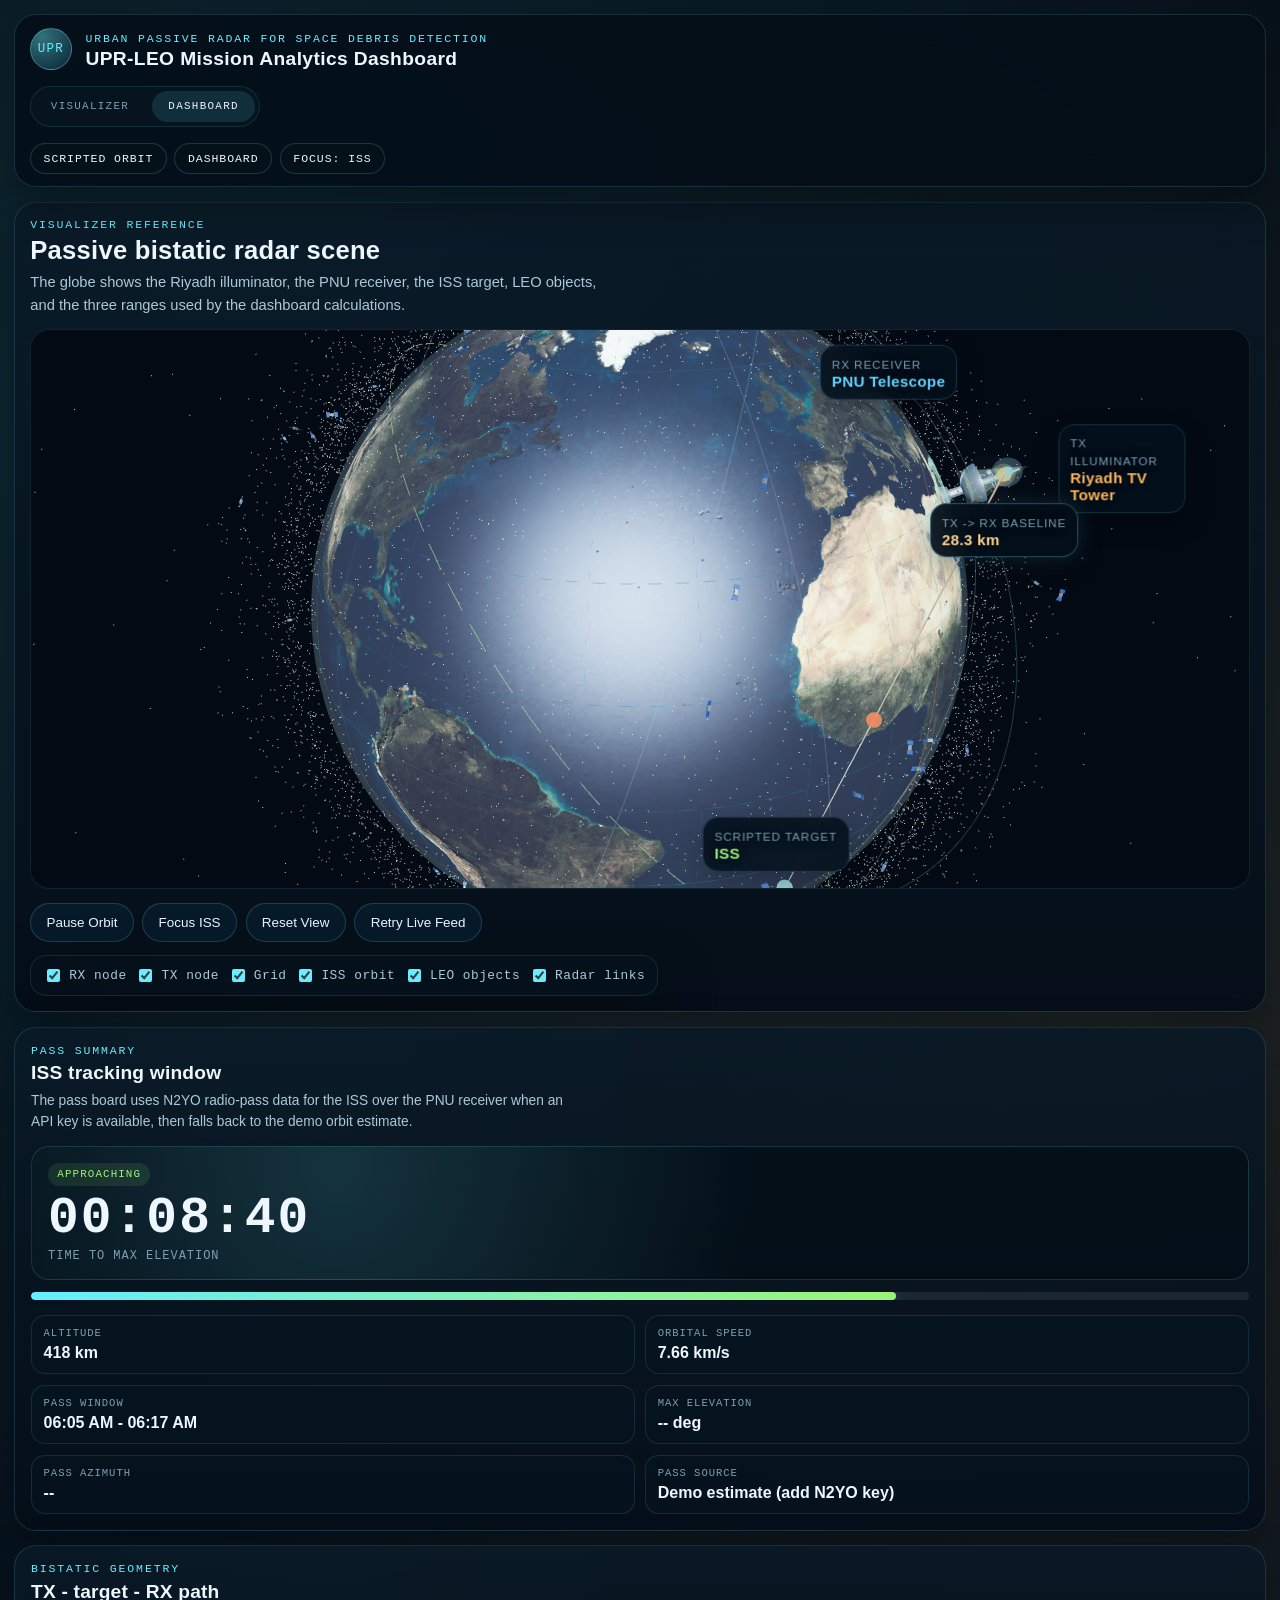
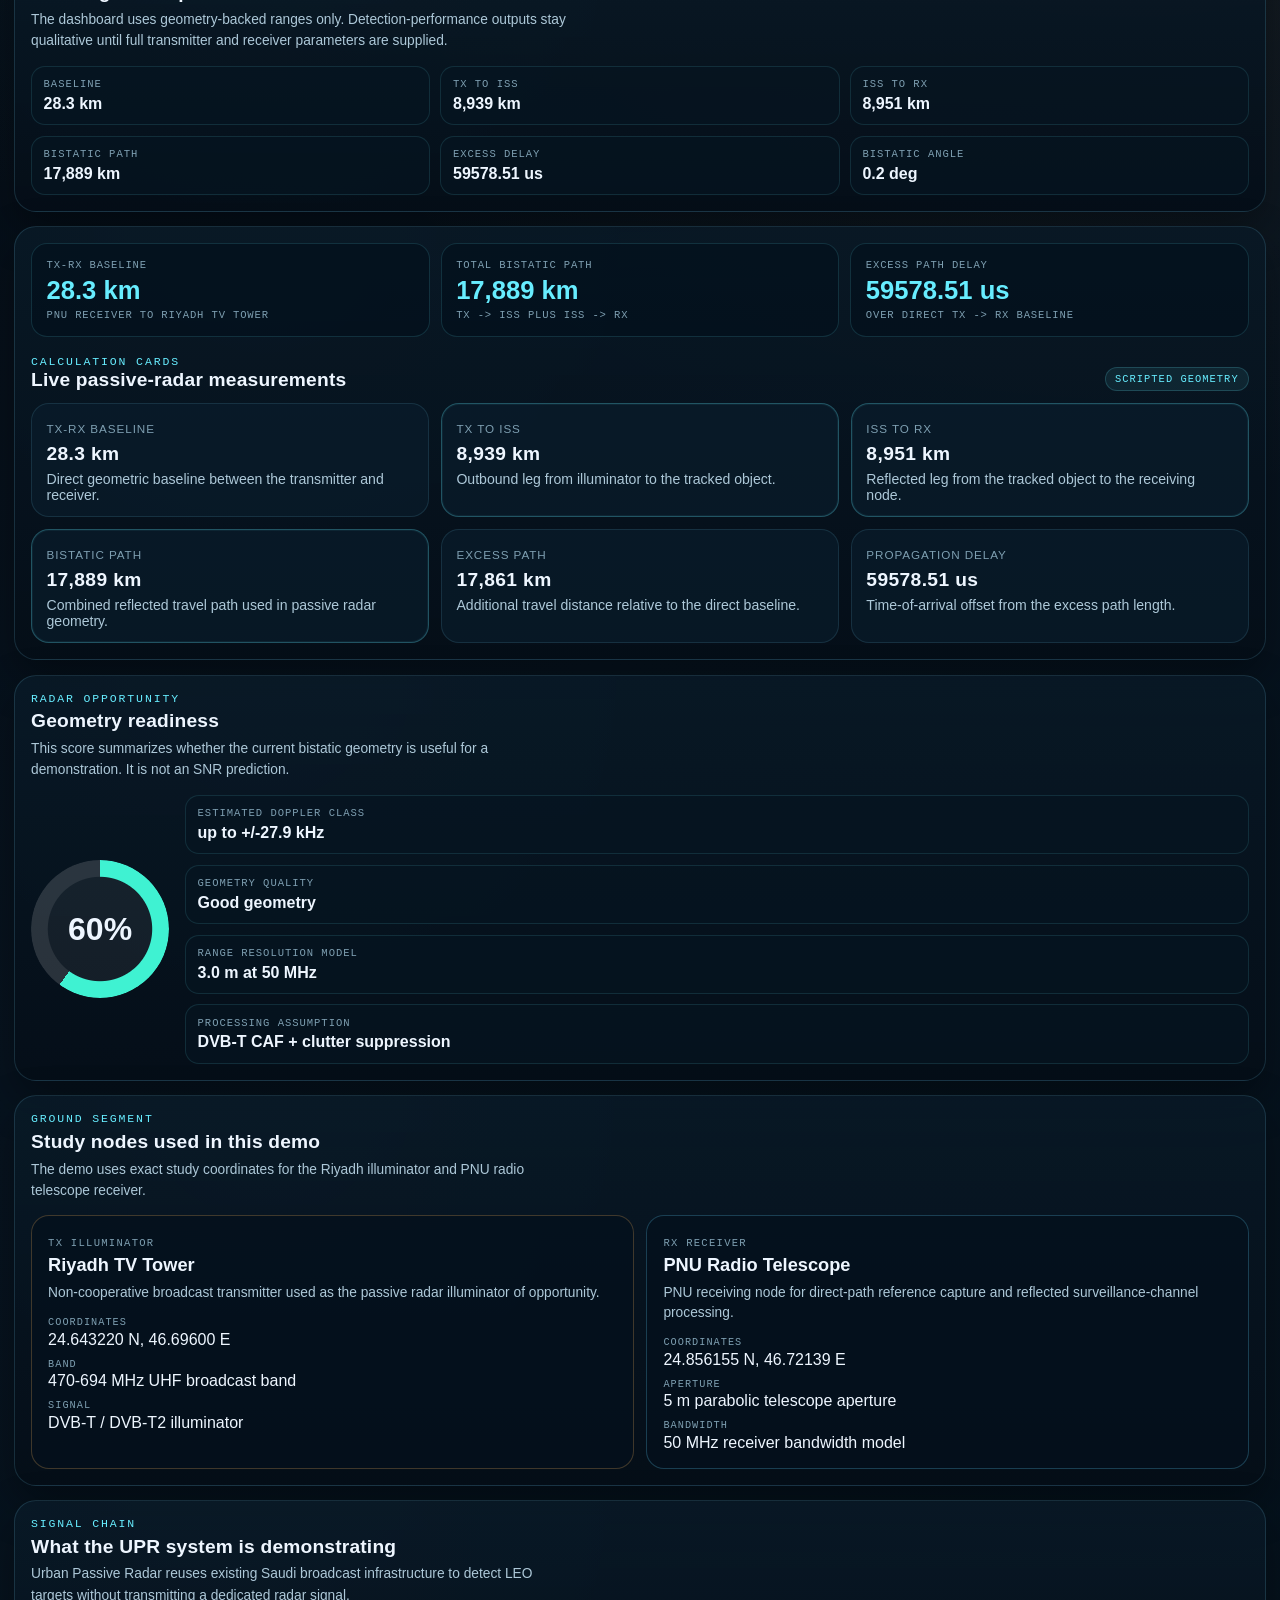
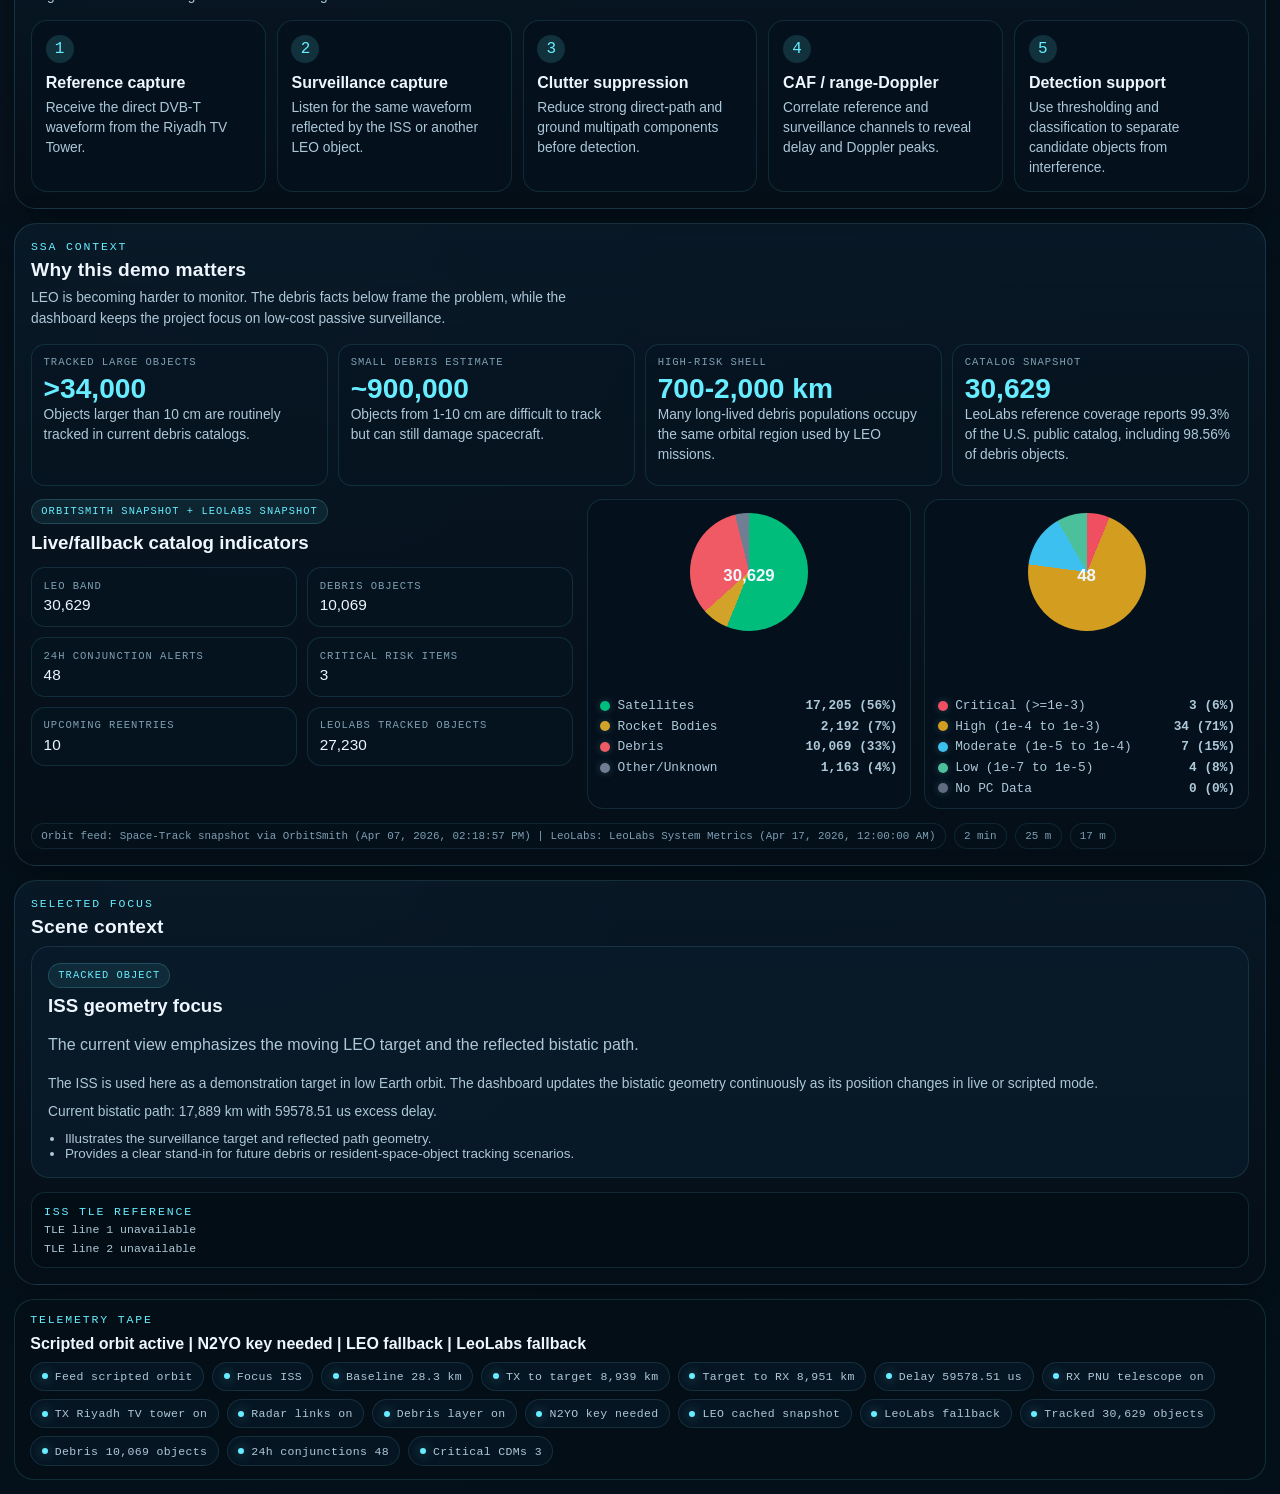
==== storyline.html @ de610238 "Add UPR-LEO passive radar dashboard" ====
<!DOCTYPE html>
<html lang="en">
<head>
  <meta charset="UTF-8" />
  <meta name="viewport" content="width=device-width, initial-scale=1.0" />
  <title>UPR-LEO Passive Radar Analytics Dashboard</title>
  <link rel="stylesheet" href="styles.css" />
</head>
<body class="dashboard-page dashboard-page--analytics" data-page-mode="dashboard">
  <noscript>
    <div class="noscript-banner">This dashboard needs JavaScript enabled to render the live geometry and telemetry.</div>
  </noscript>

  <div class="analytics-shell">
    <header class="analytics-header">
      <a class="brand" href="index.html" aria-label="Open scene visualizer">
        <span class="brand__mark">UPR</span>
        <span>
          <span class="eyebrow">Urban Passive Radar for Space Debris Detection</span>
          <strong>UPR-LEO Mission Analytics Dashboard</strong>
        </span>
      </a>

      <nav class="top-nav" aria-label="Mission pages">
        <a href="index.html">Visualizer</a>
        <a class="is-active" href="storyline.html">Dashboard</a>
      </nav>

      <div class="header-status" aria-live="polite">
        <span id="modeBadge" class="status-pill status-pill--active">Demo orbit</span>
        <span id="storyBadge" class="status-pill">Analytics</span>
        <span id="selectionBadge" class="status-pill">Focus: ISS</span>
      </div>
    </header>

    <main class="analytics-grid">
      <section class="analytics-card analytics-card--map">
        <div class="card-heading">
          <span class="eyebrow">Visualizer Reference</span>
          <h1>Passive bistatic radar scene</h1>
          <p>The globe shows the Riyadh illuminator, the PNU receiver, the ISS target, LEO objects, and the three ranges used by the dashboard calculations.</p>
        </div>

        <div class="dashboard-scene-wrap">
          <div id="sceneMount" class="scene-mount" aria-label="Interactive 3D Earth passive radar visualizer"></div>
          <div id="overlayLabelLayer" class="label-layer" aria-hidden="true"></div>
        </div>

        <div class="scene-control-row scene-control-row--dashboard">
          <button id="playPauseButton" type="button">Pause Orbit</button>
          <button id="focusIssButton" type="button">Focus ISS</button>
          <button id="resetViewButton" type="button">Reset View</button>
          <button id="retryLiveButton" type="button">Retry Live Feed</button>
        </div>

        <div class="layer-toggle-row" aria-label="Scene layers">
          <label><input id="toggleRx" type="checkbox" checked /> RX node</label>
          <label><input id="toggleTx" type="checkbox" checked /> TX node</label>
          <label><input id="toggleGrid" type="checkbox" checked /> Grid</label>
          <label><input id="toggleOrbit" type="checkbox" checked /> ISS orbit</label>
          <label><input id="toggleDebris" type="checkbox" checked /> LEO objects</label>
          <label><input id="toggleLinks" type="checkbox" checked /> Radar links</label>
        </div>
      </section>

      <section class="analytics-card analytics-card--pass">
        <div class="card-heading card-heading--compact">
          <span class="eyebrow">Pass Summary</span>
          <h2>ISS tracking window</h2>
          <p>The pass board uses N2YO radio-pass data for the ISS over the PNU receiver when an API key is available, then falls back to the demo orbit estimate.</p>
        </div>

        <div class="mission-clock">
          <span id="passStatusValue" class="mission-clock__state">Tracking</span>
          <strong id="timeToClosestPassValue">--:--:--</strong>
          <span>time to max elevation</span>
        </div>

        <div class="progress-track" aria-hidden="true">
          <span id="passProgressFill"></span>
        </div>

        <div class="pass-stat-grid">
          <div>
            <span>Altitude</span>
            <strong id="issAltitudeValue">-- km</strong>
          </div>
          <div>
            <span>Orbital speed</span>
            <strong id="issSpeedValue">-- km/s</strong>
          </div>
          <div>
            <span>Pass window</span>
            <strong id="passWindowValue">--</strong>
          </div>
          <div>
            <span>Max elevation</span>
            <strong id="n2yoMaxElevationValue">-- deg</strong>
          </div>
          <div>
            <span>Pass azimuth</span>
            <strong id="n2yoPassAzimuthValue">--</strong>
          </div>
          <div>
            <span>Pass source</span>
            <strong id="n2yoPassSourceValue">Demo estimate</strong>
          </div>
        </div>
      </section>

      <section class="analytics-card analytics-card--geometry">
        <div class="card-heading card-heading--compact">
          <span class="eyebrow">Bistatic Geometry</span>
          <h2>TX - target - RX path</h2>
          <p>The dashboard uses geometry-backed ranges only. Detection-performance outputs stay qualitative until full transmitter and receiver parameters are supplied.</p>
        </div>

        <div class="geometry-metrics">
          <div><span>Baseline</span><strong id="dashboardBaselineValue">-- km</strong></div>
          <div><span>TX to ISS</span><strong id="dashboardTxTargetValue">-- km</strong></div>
          <div><span>ISS to RX</span><strong id="dashboardTargetRxValue">-- km</strong></div>
          <div><span>Bistatic path</span><strong id="dashboardBistaticValue">-- km</strong></div>
          <div><span>Excess delay</span><strong id="dashboardDelayValue">-- us</strong></div>
          <div><span>Bistatic angle</span><strong id="dashboardBistaticAngleValue">-- deg</strong></div>
        </div>
      </section>

      <section class="analytics-card analytics-card--kpis">
        <div class="analytics-kpi-strip">
          <article>
            <span>TX-RX baseline</span>
            <strong id="heroBaselineValue">-- km</strong>
            <small>PNU receiver to Riyadh TV Tower</small>
          </article>
          <article>
            <span>Total bistatic path</span>
            <strong id="heroPathValue">-- km</strong>
            <small>TX -> ISS plus ISS -> RX</small>
          </article>
          <article>
            <span>Excess path delay</span>
            <strong id="heroDelayValue">-- us</strong>
            <small>Over direct TX -> RX baseline</small>
          </article>
        </div>

        <div class="metric-header">
          <div>
            <span class="eyebrow">Calculation Cards</span>
            <h2>Live passive-radar measurements</h2>
          </div>
          <span id="metricsModeTag" class="data-chip">Geometry only</span>
        </div>
        <div id="metricsGrid" class="metrics-grid metrics-grid--dashboard"></div>
      </section>

      <section class="analytics-card analytics-card--opportunity">
        <div class="card-heading card-heading--compact">
          <span class="eyebrow">Radar Opportunity</span>
          <h2>Geometry readiness</h2>
          <p>This score summarizes whether the current bistatic geometry is useful for a demonstration. It is not an SNR prediction.</p>
        </div>

        <div class="opportunity-readout">
          <div class="opportunity-ring" aria-hidden="true">
            <span id="opportunityGaugeFill"></span>
            <strong id="opportunityGaugeValue">--%</strong>
          </div>
          <div class="opportunity-notes">
            <div><span>Estimated Doppler class</span><strong id="dopplerEstimateValue">--</strong></div>
            <div><span>Geometry quality</span><strong id="geometryQualityValue">--</strong></div>
            <div><span>Range resolution model</span><strong id="rangeResolutionValue">--</strong></div>
            <div><span>Processing assumption</span><strong id="coherentProcessingValue">DVB-T correlation</strong></div>
          </div>
        </div>
      </section>

      <section class="analytics-card analytics-card--nodes">
        <div class="card-heading card-heading--compact">
          <span class="eyebrow">Ground Segment</span>
          <h2>Study nodes used in this demo</h2>
          <p>The demo uses exact study coordinates for the Riyadh illuminator and PNU radio telescope receiver.</p>
        </div>

        <div class="node-card-grid">
          <article class="node-card node-card--tx">
            <span class="node-card__role">TX illuminator</span>
            <h3>Riyadh TV Tower</h3>
            <p id="txNodeRole">Non-cooperative DVB-T / DVB-T2 broadcast source used as an illuminator of opportunity.</p>
            <dl>
              <div><dt>Coordinates</dt><dd id="txNodeCoords">24.64322 N, 46.69600 E</dd></div>
              <div><dt>Band</dt><dd id="txNodeBand">470-694 MHz UHF</dd></div>
              <div><dt>Signal</dt><dd id="txNodeSignal">DVB-T / DVB-T2</dd></div>
            </dl>
          </article>

          <article class="node-card node-card--rx">
            <span class="node-card__role">RX receiver</span>
            <h3>PNU Radio Telescope</h3>
            <p id="rxNodeRole">Passive receiver site for reference and surveillance-channel processing in the UPR concept.</p>
            <dl>
              <div><dt>Coordinates</dt><dd id="rxNodeCoords">24.856155 N, 46.72139 E</dd></div>
              <div><dt>Aperture</dt><dd id="rxNodeAperture">5 m parabolic dish</dd></div>
              <div><dt>Bandwidth</dt><dd id="rxNodeBandwidth">50 MHz receiver model</dd></div>
            </dl>
          </article>
        </div>
      </section>

      <section class="analytics-card analytics-card--pipeline">
        <div class="card-heading card-heading--compact">
          <span class="eyebrow">Signal Chain</span>
          <h2>What the UPR system is demonstrating</h2>
          <p>Urban Passive Radar reuses existing Saudi broadcast infrastructure to detect LEO targets without transmitting a dedicated radar signal.</p>
        </div>

        <ol class="pipeline-steps">
          <li><span>1</span><strong>Reference capture</strong><p>Receive the direct DVB-T waveform from the Riyadh TV Tower.</p></li>
          <li><span>2</span><strong>Surveillance capture</strong><p>Listen for the same waveform reflected by the ISS or another LEO object.</p></li>
          <li><span>3</span><strong>Clutter suppression</strong><p>Reduce strong direct-path and ground multipath components before detection.</p></li>
          <li><span>4</span><strong>CAF / range-Doppler</strong><p>Correlate reference and surveillance channels to reveal delay and Doppler peaks.</p></li>
          <li><span>5</span><strong>Detection support</strong><p>Use thresholding and classification to separate candidate objects from interference.</p></li>
        </ol>
      </section>

      <section class="analytics-card analytics-card--context">
        <div class="card-heading card-heading--compact">
          <span class="eyebrow">SSA Context</span>
          <h2>Why this demo matters</h2>
          <p>LEO is becoming harder to monitor. The debris facts below frame the problem, while the dashboard keeps the project focus on low-cost passive surveillance.</p>
        </div>

        <div class="context-grid">
          <article>
            <span>Tracked large objects</span>
            <strong>&gt;34,000</strong>
            <p>Objects larger than 10 cm are routinely tracked in current debris catalogs.</p>
          </article>
          <article>
            <span>Small debris estimate</span>
            <strong>~900,000</strong>
            <p>Objects from 1-10 cm are difficult to track but can still damage spacecraft.</p>
          </article>
          <article>
            <span>High-risk shell</span>
            <strong>700-2,000 km</strong>
            <p>Many long-lived debris populations occupy the same orbital region used by LEO missions.</p>
          </article>
          <article>
            <span>Catalog snapshot</span>
            <strong id="leoTrackedValue">--</strong>
            <p id="leoDashboardMeta">Waiting for catalog feed or fallback snapshot.</p>
          </article>
        </div>

        <div class="debris-dashboard-mini">
          <div>
            <span class="data-chip" id="leoFeedTag">Debris context</span>
            <h3>Live/fallback catalog indicators</h3>
            <dl class="mini-stat-list">
              <div><dt>LEO band</dt><dd id="leoLeoBandValue">--</dd></div>
              <div><dt>Debris objects</dt><dd id="leoDebrisValue">--</dd></div>
              <div><dt>24h conjunction alerts</dt><dd id="leoConjunctionValue">--</dd></div>
              <div><dt>Critical risk items</dt><dd id="leoCriticalValue">--</dd></div>
              <div><dt>Upcoming reentries</dt><dd id="leoReentryValue">--</dd></div>
              <div><dt>LeoLabs tracked objects</dt><dd id="leolabsObjectsValue">--</dd></div>
            </dl>
          </div>

          <div class="mini-chart-grid">
            <div class="mini-chart-card">
              <svg id="leoCatalogDonut" viewBox="0 0 160 160" role="img" aria-label="Object catalog distribution"></svg>
              <strong id="leoCatalogCenter">--</strong>
              <div id="leoCatalogLegend" class="chart-legend"></div>
            </div>
            <div class="mini-chart-card">
              <svg id="leoRiskDonut" viewBox="0 0 160 160" role="img" aria-label="Conjunction risk distribution"></svg>
              <strong id="leoRiskCenter">--</strong>
              <div id="leoRiskLegend" class="chart-legend"></div>
            </div>
          </div>
        </div>

        <div class="source-row">
          <span id="leoSourceMeta">Project PDF facts plus live/fallback catalog snapshots.</span>
          <span id="leolabsLatencyValue">Latency: --</span>
          <span id="leolabsAccuracyValue">Accuracy: --</span>
          <span id="leolabsPrecisionValue">Precision: --</span>
        </div>
      </section>

      <section class="analytics-card analytics-card--support">
        <div class="card-heading card-heading--compact">
          <span class="eyebrow">Selected Focus</span>
          <h2>Scene context</h2>
        </div>
        <article id="focusCard" class="focus-card">
          <span id="focusRoleTag" class="data-chip">Live target</span>
          <h3 id="snapshotSelection">ISS</h3>
          <p id="snapshotNarrative">Select the ISS, RX node, or TX node in the scene to update this explanation.</p>
          <div id="focusDetails" class="focus-details"></div>
        </article>

        <div class="tle-box">
          <span class="eyebrow">ISS TLE Reference</span>
          <code id="issTleLine1">1 25544U 98067A ...</code>
          <code id="issTleLine2">2 25544 ...</code>
        </div>
      </section>
    </main>

    <footer class="telemetry-ribbon telemetry-ribbon--analytics" aria-live="polite">
      <span class="eyebrow">Telemetry Tape</span>
      <strong id="tickerStatus">Geometry starting...</strong>
      <div id="tickerTrack" class="ticker-track"></div>
    </footer>
  </div>

  <div class="dashboard-hidden" aria-hidden="true">
    <article id="storyCard">
      <span id="storyStepTag"></span>
      <h2 id="storyTitle"></h2>
      <p id="storyDescription"></p>
      <div id="storyProgress"></div>
      <button id="nextStoryButton" type="button"></button>
      <button id="skipStoryButton" type="button"></button>
      <button id="restartStoryButton" type="button"></button>
    </article>

    <div id="contentSections"></div>
    <svg id="leoTrendSvg" viewBox="0 0 320 120"></svg>
    <span id="leoTrendDelta"></span>
    <span id="leoTrendCaption"></span>
    <div id="leolabsPerfBars"></div>
    <div id="leolabsCoverageBadges"></div>
  </div>

  <script src="./vendor/three.min.js"></script>
  <script src="./n2yo-config.js"></script>
  <script src="./n2yo-passes.js"></script>
  <script src="./app.js"></script>
</body>
</html>
---- styles.css ----
:root {
  --bg-deep: #050d16;
  --bg-panel: rgba(8, 20, 31, 0.82);
  --line-soft: rgba(135, 198, 224, 0.2);
  --text-main: #eef6ff;
  --text-soft: #adc8d8;
  --text-muted: #7e9fb1;
  --accent-cyan: #67edff;
  --accent-rx: #63d5ff;
  --accent-tx: #ffb95d;
  --accent-iss: #9cf276;
  --shadow-deep: 0 24px 60px rgba(0, 0, 0, 0.38);
  --font-display: "Segoe UI Variable Display", "Bahnschrift", "Trebuchet MS", sans-serif;
  --font-serif: "Georgia", "Times New Roman", serif;
  --font-mono: "Consolas", "Courier New", monospace;
  --font-body: "Segoe UI Variable Text", "Segoe UI", "Trebuchet MS", sans-serif;
}

* {
  box-sizing: border-box;
}

html,
body {
  margin: 0;
  min-height: 100%;
  background:
    radial-gradient(circle at 18% 12%, rgba(29, 96, 139, 0.28), transparent 35%),
    radial-gradient(circle at 82% 18%, rgba(0, 191, 165, 0.14), transparent 28%),
    linear-gradient(160deg, #040a10 0%, #071321 48%, #081b2d 100%);
  color: var(--text-main);
  font-family: var(--font-body);
}

body {
  overflow: hidden;
}

.app-shell {
  display: grid;
  grid-template-columns: minmax(0, 1.7fr) minmax(360px, 440px);
  min-height: 100vh;
}

.stage-shell {
  position: relative;
  height: 100vh;
  overflow: hidden;
  border-right: 1px solid rgba(103, 237, 255, 0.12);
}

.stage-backdrop {
  position: absolute;
  inset: 0;
  background:
    radial-gradient(circle at 50% 45%, rgba(33, 148, 214, 0.09), transparent 25%),
    linear-gradient(180deg, rgba(7, 18, 28, 0.04), rgba(3, 10, 18, 0.3));
  pointer-events: none;
}

.scene-mount {
  position: absolute;
  inset: 0;
}

.scene-mount canvas {
  display: block;
  width: 100%;
  height: 100%;
}

.stage-overlay {
  position: absolute;
  inset: 0;
  z-index: 1;
  display: grid;
  grid-template-rows: auto auto auto auto 1fr auto;
  gap: 1.1rem;
  min-height: 0;
  height: 100%;
  padding: 1.35rem 1.45rem 1.35rem 1.5rem;
  overflow-y: auto;
  scrollbar-width: thin;
  scrollbar-color: rgba(103, 237, 255, 0.32) transparent;
  pointer-events: none;
}

.command-deck,
.topbar,
.story-card,
.story-rail,
.ticker-bar,
.scene-controls,
.scene-legend,
.overlay-label-layer {
  pointer-events: auto;
}

.command-deck {
  display: flex;
  align-items: center;
  justify-content: space-between;
  gap: 1rem;
  padding: 0.85rem 1rem;
  border: 1px solid rgba(124, 231, 255, 0.14);
  border-radius: 999px;
  background: rgba(6, 18, 27, 0.72);
  backdrop-filter: blur(18px);
  box-shadow: var(--shadow-deep);
}

.command-brand {
  display: flex;
  align-items: center;
  gap: 0.9rem;
}

.command-brand__mark {
  display: grid;
  place-items: center;
  width: 40px;
  height: 40px;
  border: 1px solid rgba(103, 237, 255, 0.34);
  border-radius: 50%;
  background: radial-gradient(circle at 30% 30%, rgba(113, 241, 255, 0.35), rgba(12, 40, 56, 0.92));
  color: var(--accent-cyan);
  font-family: var(--font-mono);
  font-size: 0.82rem;
  letter-spacing: 0.12em;
  text-transform: uppercase;
}

.command-brand__copy {
  display: grid;
  gap: 0.15rem;
}

.command-brand__title {
  margin: 0;
  color: var(--text-main);
  font-family: var(--font-serif);
  font-style: italic;
  letter-spacing: 0.02em;
}

.command-nav {
  display: flex;
  flex-wrap: wrap;
  justify-content: flex-end;
  gap: 0.55rem;
}

.nav-chip {
  padding: 0.62rem 0.9rem;
  border: 1px solid rgba(132, 203, 225, 0.12);
  border-radius: 999px;
  background: rgba(8, 22, 34, 0.55);
  color: var(--text-muted);
  font-family: var(--font-mono);
  font-size: 0.68rem;
  letter-spacing: 0.12em;
  text-transform: uppercase;
}

.nav-chip--link {
  display: inline-flex;
  align-items: center;
  text-decoration: none;
}

.nav-chip:hover,
.nav-chip.is-active {
  border-color: rgba(103, 237, 255, 0.3);
  color: var(--text-main);
  background: rgba(14, 40, 57, 0.88);
}

.stage-shell--full {
  border-right: 0;
}

.visualizer-only {
  overflow: hidden;
}

.stage-overlay--minimal {
  grid-template-rows: auto auto 1fr auto auto;
  gap: 0.8rem;
  padding: 1rem 1.1rem 1rem 1.15rem;
}

.command-deck--minimal {
  padding: 0.65rem 0.85rem;
}

.visualizer-status {
  pointer-events: auto;
  display: flex;
  justify-content: flex-end;
}

.scene-controls--floating {
  align-self: end;
  width: fit-content;
}

.layer-toggle-row {
  pointer-events: auto;
  display: flex;
  flex-wrap: wrap;
  gap: 0.55rem;
  align-self: end;
  width: fit-content;
  padding: 0.65rem 0.75rem;
  border: 1px solid rgba(132, 203, 225, 0.16);
  border-radius: 14px;
  background: rgba(7, 18, 28, 0.82);
  box-shadow: var(--shadow-deep);
  backdrop-filter: blur(12px);
}

.layer-toggle-row label {
  display: inline-flex;
  align-items: center;
  gap: 0.38rem;
  color: var(--text-soft);
  font-size: 0.8rem;
  font-family: var(--font-mono);
  letter-spacing: 0.04em;
}

.layer-toggle-row input {
  accent-color: var(--accent-cyan);
}

.ticker-bar--minimal {
  align-self: end;
}

.vis-placeholder {
  display: none;
}

.topbar {
  display: flex;
  justify-content: space-between;
  align-items: flex-start;
  gap: 1rem;
}

.brand-block h1,
.panel h2,
.panel h3,
.story-card h2 {
  font-family: var(--font-display);
  letter-spacing: 0.02em;
}

.brand-block h1 {
  margin: 0.15rem 0 0.3rem;
  font-size: clamp(1.7rem, 2.8vw, 2.55rem);
  line-height: 1.05;
  max-width: 11ch;
}

.brand-block h1 span,
.panel--hero h2 {
  font-family: var(--font-serif);
  font-style: italic;
  font-weight: 400;
}

.subhead,
.panel p,
.story-card p,
.focus-card p,
.toggle-card span,
.content-sections li {
  color: var(--text-soft);
  line-height: 1.55;
}

.eyebrow {
  margin: 0;
  text-transform: uppercase;
  letter-spacing: 0.16em;
  font-size: 0.72rem;
  color: var(--accent-cyan);
  font-family: var(--font-mono);
}

.status-strip {
  display: flex;
  flex-wrap: wrap;
  justify-content: flex-end;
  gap: 0.55rem;
  max-width: 360px;
}

.status-pill,
.panel-tag,
.legend-chip {
  display: inline-flex;
  align-items: center;
  justify-content: center;
  border: 1px solid rgba(124, 231, 255, 0.18);
  border-radius: 999px;
  padding: 0.48rem 0.8rem;
  background: rgba(6, 18, 27, 0.72);
  color: var(--text-main);
  font-size: 0.72rem;
  letter-spacing: 0.08em;
  text-transform: uppercase;
  font-family: var(--font-mono);
}

.status-pill--accent {
  border-color: rgba(103, 237, 255, 0.34);
  box-shadow: 0 0 18px rgba(103, 237, 255, 0.18);
}

.story-card,
.panel,
.scene-controls,
.story-rail,
.ticker-bar {
  border: 1px solid rgba(132, 203, 225, 0.16);
  background: linear-gradient(180deg, rgba(8, 24, 38, 0.84), rgba(7, 16, 25, 0.92));
  box-shadow: var(--shadow-deep);
  backdrop-filter: blur(16px);
}

.story-deck {
  display: grid;
  grid-template-columns: minmax(320px, 480px) minmax(250px, 320px);
  gap: 1rem;
  align-items: start;
}

.story-card {
  border-radius: 24px;
  padding: 1.1rem 1.15rem 1rem;
}

.story-rail {
  border-radius: 24px;
  padding: 1rem;
}

.story-rail__header {
  display: flex;
  align-items: center;
  justify-content: space-between;
  gap: 0.75rem;
  margin-bottom: 0.9rem;
}

.story-progress {
  display: grid;
  gap: 0.75rem;
}

.story-step-button {
  display: grid;
  gap: 0.18rem;
  width: 100%;
  padding: 0.85rem 0.95rem;
  border: 1px solid rgba(113, 199, 225, 0.14);
  border-radius: 18px;
  background: rgba(10, 29, 44, 0.66);
  text-align: left;
}

.story-step-button span {
  color: var(--accent-cyan);
  font-family: var(--font-mono);
  font-size: 0.68rem;
  letter-spacing: 0.12em;
  text-transform: uppercase;
}

.story-step-button strong {
  color: var(--text-main);
  font-family: var(--font-display);
  font-size: 0.96rem;
}

.story-step-button p {
  margin: 0;
  color: var(--text-muted);
  font-size: 0.83rem;
  line-height: 1.45;
}

.story-step-button.is-active {
  border-color: rgba(103, 237, 255, 0.3);
  box-shadow: inset 0 0 0 1px rgba(103, 237, 255, 0.08);
  background: linear-gradient(180deg, rgba(10, 37, 54, 0.82), rgba(7, 19, 30, 0.92));
}

.story-card__header,
.panel__header {
  display: flex;
  justify-content: space-between;
  align-items: center;
  gap: 0.75rem;
}

.story-card h2,
.panel h2,
.panel h3 {
  margin: 0.35rem 0 0.5rem;
}

.story-card__actions,
.scene-controls {
  display: flex;
  flex-wrap: wrap;
  gap: 0.7rem;
}

.ticker-bar {
  display: grid;
  grid-template-columns: auto 1fr;
  gap: 0.95rem;
  align-items: center;
  padding: 0.85rem 1rem;
  border-radius: 20px;
  overflow: hidden;
}

.ticker-status {
  display: grid;
  gap: 0.15rem;
  min-width: 170px;
}

.ticker-status__label {
  color: var(--text-muted);
  font-family: var(--font-mono);
  font-size: 0.66rem;
  letter-spacing: 0.14em;
  text-transform: uppercase;
}

.ticker-status strong {
  color: var(--text-main);
  font-family: var(--font-display);
  font-size: 0.96rem;
}

.ticker-track {
  display: flex;
  flex-wrap: wrap;
  gap: 0.5rem;
}

.ticker-pill {
  display: inline-flex;
  align-items: center;
  gap: 0.45rem;
  padding: 0.45rem 0.65rem;
  border: 1px solid rgba(113, 199, 225, 0.14);
  border-radius: 999px;
  background: rgba(10, 29, 44, 0.58);
  color: var(--text-soft);
  font-family: var(--font-mono);
  font-size: 0.72rem;
  letter-spacing: 0.03em;
}

.ticker-pill::before {
  content: "";
  width: 6px;
  height: 6px;
  border-radius: 50%;
  background: var(--accent-cyan);
  box-shadow: 0 0 12px rgba(103, 237, 255, 0.52);
}

.scene-legend {
  align-self: end;
  display: flex;
  flex-wrap: wrap;
  gap: 0.65rem;
}

.legend-chip--rx {
  border-color: rgba(99, 213, 255, 0.24);
  color: var(--accent-rx);
}

.legend-chip--tx {
  border-color: rgba(255, 185, 93, 0.24);
  color: var(--accent-tx);
}

.legend-chip--iss {
  border-color: rgba(156, 242, 118, 0.24);
  color: var(--accent-iss);
}

.scene-controls {
  align-self: end;
  width: fit-content;
  max-width: 100%;
  padding: 0.9rem;
  border-radius: 18px;
}

button {
  border: 0;
  border-radius: 999px;
  cursor: pointer;
  font: inherit;
  transition: transform 140ms ease, background 140ms ease, border-color 140ms ease, color 140ms ease;
}

button:hover {
  transform: translateY(-1px);
}

.primary-button,
.secondary-button,
.ghost-button {
  padding: 0.72rem 1rem;
  letter-spacing: 0.03em;
}

.primary-button {
  background: linear-gradient(135deg, #71f1ff, #38a9e8);
  color: #05101a;
  font-weight: 700;
}

.secondary-button {
  border: 1px solid rgba(110, 222, 255, 0.22);
  background: rgba(12, 29, 43, 0.86);
  color: var(--text-main);
}

.ghost-button {
  border: 1px solid rgba(156, 176, 192, 0.18);
  background: rgba(6, 18, 27, 0.34);
  color: var(--text-soft);
}

.overlay-label-layer {
  position: absolute;
  inset: 0;
  pointer-events: none;
}

.screen-tag {
  position: absolute;
  transform: translate(-50%, -50%);
  min-width: 126px;
  padding: 0.55rem 0.7rem;
  border: 1px solid rgba(109, 220, 255, 0.16);
  border-radius: 16px;
  background: rgba(4, 17, 28, 0.88);
  box-shadow: 0 10px 26px rgba(0, 0, 0, 0.26);
  backdrop-filter: blur(12px);
  text-shadow: 0 0 10px rgba(2, 12, 21, 0.9);
}

.screen-tag strong,
.metric-card strong {
  display: block;
  font-family: var(--font-display);
  font-size: 0.95rem;
  letter-spacing: 0.02em;
  color: var(--text-main);
}

.screen-tag span,
.metric-card span {
  color: var(--text-muted);
  font-size: 0.73rem;
  text-transform: uppercase;
  letter-spacing: 0.08em;
}

.screen-tag--line {
  min-width: 142px;
  padding: 0.52rem 0.66rem;
  border-color: rgba(124, 231, 255, 0.3);
  background: rgba(4, 16, 26, 0.93);
  box-shadow: 0 0 20px rgba(103, 237, 255, 0.14), 0 10px 24px rgba(0, 0, 0, 0.3);
}

.screen-tag--rx strong {
  color: var(--accent-rx);
}

.screen-tag--tx strong {
  color: var(--accent-tx);
}

.screen-tag--iss strong {
  color: var(--accent-iss);
}

.screen-tag--baseline strong {
  color: #ffd28f;
}

.screen-tag--txiss strong {
  color: #ff9f7d;
}

.screen-tag--issrx strong {
  color: #73ebff;
}

.sidebar {
  position: relative;
  background:
    linear-gradient(180deg, rgba(7, 18, 28, 0.98), rgba(4, 13, 22, 0.98)),
    radial-gradient(circle at top, rgba(38, 134, 173, 0.12), transparent 45%);
}

.sidebar__scroll {
  height: 100vh;
  overflow-y: auto;
  padding: 1.3rem 1.2rem 2rem;
  scrollbar-width: thin;
  scrollbar-color: rgba(103, 237, 255, 0.4) transparent;
}

.panel {
  border-radius: 24px;
  padding: 1rem 1rem 1.05rem;
  margin-bottom: 1rem;
}

.panel--hero {
  background:
    radial-gradient(circle at 100% 0%, rgba(103, 237, 255, 0.15), transparent 34%),
    linear-gradient(180deg, rgba(7, 26, 42, 0.94), rgba(6, 15, 24, 0.98));
}

.panel--dashboard {
  background:
    radial-gradient(circle at 0% 0%, rgba(83, 183, 235, 0.12), transparent 34%),
    radial-gradient(circle at 100% 20%, rgba(111, 240, 204, 0.08), transparent 33%),
    linear-gradient(180deg, rgba(7, 24, 39, 0.95), rgba(6, 15, 24, 0.98));
}

.hero-kpis,
.snapshot-grid {
  display: grid;
  gap: 0.75rem;
}

.hero-kpis {
  grid-template-columns: repeat(2, minmax(0, 1fr));
  margin-top: 1rem;
}

.hero-kpi,
.snapshot-card {
  border: 1px solid rgba(113, 199, 225, 0.14);
  border-radius: 18px;
  background: rgba(10, 29, 44, 0.66);
  padding: 0.9rem;
}

.hero-kpi span,
.snapshot-card span {
  color: var(--text-muted);
  display: block;
  font-family: var(--font-mono);
  font-size: 0.68rem;
  letter-spacing: 0.14em;
  text-transform: uppercase;
}

.hero-kpi strong,
.snapshot-card strong {
  display: block;
  margin-top: 0.35rem;
  color: var(--text-main);
  font-family: var(--font-display);
  font-size: 1.08rem;
}

.hero-kpi strong {
  font-size: 1.22rem;
}

.snapshot-grid {
  grid-template-columns: 1fr;
}

.snapshot-grid--metrics {
  grid-template-columns: repeat(2, minmax(0, 1fr));
}

.snapshot-card p {
  margin: 0.45rem 0 0;
  color: var(--text-soft);
  font-size: 0.9rem;
}

.dashboard-subhead {
  margin: 0.4rem 0 0.85rem;
  color: var(--text-soft);
  font-size: 0.92rem;
  line-height: 1.52;
}

.dashboard-kpis .snapshot-card {
  min-height: 124px;
}

.snapshot-card--narrative {
  grid-column: 1 / -1;
}

.leo-chart-grid {
  margin-top: 0.8rem;
  display: grid;
  gap: 0.75rem;
}

.dashboard-chart-grid {
  grid-template-columns: repeat(2, minmax(0, 1fr));
}

.leo-chart-card,
.tle-card {
  border: 1px solid rgba(113, 199, 225, 0.14);
  border-radius: 18px;
  background: rgba(10, 29, 44, 0.66);
  padding: 0.9rem;
}

.leo-chart-row {
  display: grid;
  grid-template-columns: auto minmax(0, 1fr);
  gap: 0.9rem;
  align-items: center;
  margin-top: 0.55rem;
}

.leo-donut {
  width: 138px;
  aspect-ratio: 1 / 1;
  border-radius: 50%;
  background: conic-gradient(#2b4257 0deg, #2b4257 360deg);
  position: relative;
  display: grid;
  place-items: center;
  box-shadow: inset 0 0 0 1px rgba(115, 183, 216, 0.24);
}

.leo-donut::after {
  content: "";
  position: absolute;
  width: 72%;
  aspect-ratio: 1 / 1;
  border-radius: 50%;
  background: rgba(6, 18, 28, 0.92);
  border: 1px solid rgba(115, 183, 216, 0.18);
}

.leo-donut strong,
.leo-donut span {
  position: relative;
  z-index: 1;
}

.leo-donut strong {
  font-family: var(--font-display);
  font-size: 1.18rem;
  line-height: 1.1;
  color: var(--text-main);
}

.leo-donut span {
  margin-top: -0.05rem;
  color: var(--text-muted);
  font-family: var(--font-mono);
  font-size: 0.68rem;
  letter-spacing: 0.08em;
  text-transform: uppercase;
}

.leo-legend {
  display: grid;
  gap: 0.35rem;
}

.leo-legend__row {
  display: flex;
  align-items: center;
  justify-content: space-between;
  gap: 0.65rem;
  font-size: 0.8rem;
  color: var(--text-soft);
  font-family: var(--font-mono);
}

.leo-legend__label {
  display: inline-flex;
  align-items: center;
  gap: 0.45rem;
}

.leo-chart-card--trend,
.leo-chart-card--bars {
  display: grid;
  gap: 0.75rem;
  align-content: start;
}

.trend-chart-wrap {
  border: 1px solid rgba(113, 199, 225, 0.16);
  border-radius: 14px;
  background: rgba(7, 22, 34, 0.82);
  padding: 0.35rem 0.45rem 0.2rem;
}

.trend-chart {
  display: block;
  width: 100%;
  height: auto;
}

.trend-chart .trend-area {
  fill: rgba(103, 237, 255, 0.16);
}

.trend-chart .trend-line {
  fill: none;
  stroke: rgba(103, 237, 255, 0.95);
  stroke-width: 2.3;
  stroke-linejoin: round;
  stroke-linecap: round;
}

.trend-chart circle {
  fill: #7efff1;
  stroke: rgba(5, 19, 30, 0.95);
  stroke-width: 1;
}

.trend-chart text {
  fill: var(--text-muted);
  font-family: var(--font-mono);
  font-size: 10px;
  letter-spacing: 0.03em;
}

.trend-chart-meta {
  display: grid;
  gap: 0.2rem;
}

.trend-chart-meta strong {
  color: #83f2d8;
  font-family: var(--font-display);
  font-size: 1.03rem;
}

.trend-chart-meta p {
  margin: 0;
  color: var(--text-soft);
  font-size: 0.86rem;
}

.perf-bars {
  display: grid;
  gap: 0.45rem;
}

.perf-row {
  display: grid;
  grid-template-columns: 90px minmax(0, 1fr) auto;
  gap: 0.55rem;
  align-items: center;
}

.perf-row span,
.perf-row strong {
  font-family: var(--font-mono);
  font-size: 0.74rem;
  letter-spacing: 0.03em;
}

.perf-row span {
  color: var(--text-muted);
}

.perf-row strong {
  color: var(--text-main);
}

.perf-bar-track {
  height: 10px;
  border-radius: 999px;
  border: 1px solid rgba(103, 237, 255, 0.22);
  background: rgba(8, 24, 36, 0.84);
  overflow: hidden;
}

.perf-bar-track i {
  display: block;
  height: 100%;
  border-radius: inherit;
  background: linear-gradient(90deg, rgba(103, 237, 255, 0.72), rgba(116, 250, 194, 0.84));
  box-shadow: 0 0 14px rgba(103, 237, 255, 0.24);
}

.coverage-badges {
  display: grid;
  grid-template-columns: repeat(2, minmax(0, 1fr));
  gap: 0.45rem;
}

.coverage-badge {
  border: 1px solid rgba(113, 199, 225, 0.14);
  border-radius: 12px;
  background: rgba(7, 22, 34, 0.84);
  padding: 0.58rem 0.64rem;
}

.coverage-badge span {
  display: block;
  color: var(--text-muted);
  font-family: var(--font-mono);
  font-size: 0.65rem;
  text-transform: uppercase;
  letter-spacing: 0.1em;
}

.coverage-badge strong {
  display: block;
  margin-top: 0.26rem;
  color: var(--text-main);
  font-family: var(--font-display);
  font-size: 0.96rem;
}

.leo-swatch {
  width: 10px;
  height: 10px;
  border-radius: 50%;
  box-shadow: 0 0 8px rgba(117, 198, 233, 0.28);
}

.tle-card {
  margin-top: 0.8rem;
  display: grid;
  gap: 0.45rem;
}

.tle-card code {
  display: block;
  overflow-wrap: anywhere;
  font-family: var(--font-mono);
  font-size: 0.76rem;
  color: #daf7ff;
}

.tle-card p {
  margin: 0;
}

.dashboard-brief,
.source-card {
  margin-top: 0.8rem;
  border: 1px solid rgba(113, 199, 225, 0.14);
  border-radius: 18px;
  background: rgba(10, 29, 44, 0.66);
  padding: 0.9rem;
}

.dashboard-brief__header {
  display: flex;
  align-items: baseline;
  justify-content: space-between;
  gap: 0.75rem;
}

.dashboard-brief__header strong {
  color: #8ef5cd;
  font-family: var(--font-display);
  font-size: 0.98rem;
}

.dashboard-brief p {
  margin: 0.5rem 0 0;
  color: var(--text-soft);
  font-size: 0.9rem;
}

.source-card ul {
  margin: 0.6rem 0 0;
  padding-left: 1rem;
  display: grid;
  gap: 0.38rem;
}

.source-card li {
  color: var(--text-soft);
  font-size: 0.84rem;
  line-height: 1.45;
}

.source-card a {
  color: #8be5ff;
  text-decoration: none;
}

.source-card a:hover {
  text-decoration: underline;
}

.panel--content {
  padding-bottom: 0.45rem;
}

.toggle-grid,
.metrics-grid {
  display: grid;
  gap: 0.75rem;
}

.toggle-grid {
  grid-template-columns: 1fr 1fr;
}

.toggle-card,
.metric-card,
.focus-card,
.info-section {
  border: 1px solid rgba(113, 199, 225, 0.14);
  border-radius: 18px;
  background: rgba(10, 29, 44, 0.66);
}

.toggle-card {
  display: flex;
  align-items: center;
  gap: 0.75rem;
  padding: 0.85rem 0.9rem;
  cursor: pointer;
}

.toggle-card input {
  accent-color: var(--accent-cyan);
  width: 1rem;
  height: 1rem;
  margin: 0;
}

.metrics-grid {
  grid-template-columns: repeat(2, minmax(0, 1fr));
}

.metric-card {
  padding: 0.9rem 0.9rem 0.85rem;
}

.metric-card strong {
  font-size: 1.2rem;
  margin-top: 0.4rem;
}

.metric-card p {
  margin: 0.35rem 0 0;
  color: var(--text-soft);
  font-size: 0.88rem;
}

.metric-card--highlight {
  border-color: rgba(103, 237, 255, 0.28);
  box-shadow: inset 0 0 0 1px rgba(103, 237, 255, 0.06);
}

.focus-card {
  padding: 1rem;
}

.focus-card h4 {
  margin: 0 0 0.35rem;
  font-family: var(--font-display);
  font-size: 1rem;
}

.focus-card ul {
  margin: 0.75rem 0 0;
  padding-left: 1.1rem;
  color: var(--text-soft);
}

.content-sections {
  display: grid;
  gap: 0.8rem;
}

.info-section {
  overflow: hidden;
}

.info-section summary {
  list-style: none;
  cursor: pointer;
  padding: 0.95rem 1rem;
  display: flex;
  align-items: center;
  justify-content: space-between;
  gap: 0.8rem;
  font-family: var(--font-display);
}

.info-section summary::-webkit-details-marker {
  display: none;
}

.info-section summary::after {
  content: "+";
  color: var(--accent-cyan);
  font-size: 1.15rem;
}

.info-section[open] summary::after {
  content: "-";
}

.info-section__body {
  padding: 0 1rem 1rem;
}

.info-section__body p,
.info-section__body li {
  color: var(--text-soft);
}

.info-section__body ul {
  margin: 0.8rem 0 0;
  padding-left: 1.15rem;
}

.formula-block {
  margin-top: 0.8rem;
  border: 1px solid rgba(116, 198, 224, 0.12);
  border-radius: 14px;
  background: rgba(6, 19, 29, 0.74);
  padding: 0.8rem;
}

.formula-block code {
  display: block;
  white-space: normal;
  font-family: var(--font-mono);
  color: #d7fbff;
}

.formula-block p {
  margin: 0.35rem 0 0;
  font-size: 0.88rem;
}

.noscript-banner {
  position: fixed;
  inset: auto 1rem 1rem;
  z-index: 20;
  border-radius: 16px;
  padding: 0.95rem 1.1rem;
  background: rgba(84, 15, 15, 0.94);
  color: #fff0f0;
}

body.dashboard-page {
  overflow: auto;
}

.dashboard-root {
  min-height: 100vh;
  display: grid;
  grid-template-rows: auto 1fr auto;
  gap: 0.8rem;
  padding: 0.9rem;
}

.dashboard-header {
  display: grid;
  gap: 0.65rem;
}

.dashboard-status-strip {
  justify-content: flex-end;
}

.dashboard-main {
  min-height: 0;
  display: grid;
  grid-template-columns: minmax(0, 1.55fr) minmax(420px, 0.95fr);
  gap: 0.85rem;
  align-items: start;
}

.dashboard-left {
  min-height: 0;
  display: grid;
  gap: 0.8rem;
  grid-template-rows: minmax(430px, 1.08fr) auto auto auto;
}

.dashboard-right {
  min-height: 0;
}

.dashboard-right .panel--dashboard {
  margin: 0;
  max-height: 100%;
  overflow-y: auto;
}

.dashboard-scene-panel {
  position: relative;
  margin: 0;
  padding: 0;
  overflow: hidden;
}

.dashboard-scene-panel .stage-backdrop,
.dashboard-scene-panel .scene-mount,
.dashboard-scene-panel .overlay-label-layer {
  position: absolute;
  inset: 0;
}

.dashboard-scene-overlay {
  position: absolute;
  inset: auto 0.75rem 0.75rem 0.75rem;
  display: grid;
  gap: 0.55rem;
  pointer-events: none;
}

.dashboard-scene-overlay .scene-controls,
.dashboard-scene-overlay .layer-toggle-row {
  pointer-events: auto;
}

.dashboard-scene-overlay .scene-controls {
  justify-self: start;
}

.dashboard-layer-toggle-row {
  align-self: start;
}

.dashboard-project-kpis,
.dashboard-metric-panel,
.dashboard-focus-panel {
  margin: 0;
}

.dashboard-project-kpis .hero-kpis {
  margin-top: 0.55rem;
}

.dashboard-metric-panel .metrics-grid {
  grid-template-columns: repeat(3, minmax(0, 1fr));
}

.dashboard-focus-panel .focus-card {
  min-height: 128px;
}

.dashboard-ticker {
  margin: 0;
}

.dashboard-hidden {
  display: none;
}

/* Project analytics dashboard */
body.dashboard-page--analytics {
  overflow: auto;
  background:
    radial-gradient(circle at 12% 8%, rgba(55, 168, 199, 0.2), transparent 32%),
    radial-gradient(circle at 88% 22%, rgba(255, 185, 93, 0.1), transparent 28%),
    linear-gradient(145deg, #03070d 0%, #07131f 48%, #031019 100%);
}

.analytics-shell {
  min-height: 100vh;
  display: grid;
  grid-template-rows: auto 1fr auto;
  gap: 0.9rem;
  padding: clamp(0.7rem, 1.1vw, 1.15rem);
}

.analytics-header {
  position: sticky;
  top: 0;
  z-index: 20;
  display: grid;
  grid-template-columns: minmax(260px, 1fr) auto minmax(260px, 1fr);
  align-items: center;
  gap: 1rem;
  padding: 0.78rem 0.92rem;
  border: 1px solid rgba(125, 217, 245, 0.16);
  border-radius: 22px;
  background: rgba(4, 14, 23, 0.88);
  box-shadow: 0 18px 42px rgba(0, 0, 0, 0.32);
  backdrop-filter: blur(18px);
}

.brand {
  display: inline-flex;
  align-items: center;
  gap: 0.85rem;
  color: var(--text-main);
  text-decoration: none;
}

.brand__mark {
  display: grid;
  place-items: center;
  width: 42px;
  height: 42px;
  border: 1px solid rgba(103, 237, 255, 0.36);
  border-radius: 50%;
  background: radial-gradient(circle at 28% 20%, rgba(111, 241, 255, 0.44), rgba(11, 38, 55, 0.92));
  color: var(--accent-cyan);
  font-family: var(--font-mono);
  font-size: 0.78rem;
  letter-spacing: 0.1em;
}

.brand strong {
  display: block;
  margin-top: 0.12rem;
  font-family: var(--font-display);
  font-size: clamp(1.05rem, 1.5vw, 1.4rem);
  letter-spacing: 0.02em;
}

.top-nav {
  display: inline-flex;
  gap: 0.45rem;
  padding: 0.25rem;
  border: 1px solid rgba(103, 237, 255, 0.12);
  border-radius: 999px;
  background: rgba(8, 22, 34, 0.74);
}

.top-nav a {
  padding: 0.62rem 1rem;
  border-radius: 999px;
  color: var(--text-muted);
  font-family: var(--font-mono);
  font-size: 0.68rem;
  letter-spacing: 0.12em;
  text-decoration: none;
  text-transform: uppercase;
}

.top-nav a.is-active,
.top-nav a:hover {
  background: rgba(103, 237, 255, 0.12);
  color: var(--text-main);
}

.header-status {
  display: flex;
  justify-content: flex-end;
  flex-wrap: wrap;
  gap: 0.45rem;
}

.analytics-grid {
  display: grid;
  grid-template-columns: repeat(12, minmax(0, 1fr));
  grid-auto-flow: dense;
  gap: 0.9rem;
  align-items: stretch;
}

.analytics-card {
  min-width: 0;
  border: 1px solid rgba(117, 210, 238, 0.16);
  border-radius: 22px;
  background:
    linear-gradient(180deg, rgba(9, 25, 38, 0.88), rgba(5, 14, 24, 0.94)),
    radial-gradient(circle at 20% 0%, rgba(103, 237, 255, 0.08), transparent 42%);
  box-shadow: 0 18px 44px rgba(0, 0, 0, 0.34);
  overflow: hidden;
}

.analytics-card--map {
  grid-column: span 7;
  grid-row: span 2;
  display: grid;
  grid-template-rows: auto minmax(440px, 1fr) auto auto;
  gap: 0.8rem;
  padding: 0.95rem;
}

.analytics-card--pass,
.analytics-card--geometry,
.analytics-card--opportunity,
.analytics-card--support {
  grid-column: span 5;
  padding: 1rem;
}

.analytics-card--kpis {
  grid-column: span 7;
  padding: 1rem;
}

.analytics-card--nodes {
  grid-column: span 5;
  padding: 1rem;
}

.analytics-card--pipeline {
  grid-column: span 7;
  padding: 1rem;
}

.analytics-card--context {
  grid-column: span 7;
  padding: 1rem;
}

.card-heading {
  display: grid;
  gap: 0.35rem;
}

.card-heading h1,
.card-heading h2,
.card-heading h3,
.metric-header h2 {
  margin: 0;
  font-family: var(--font-display);
  letter-spacing: 0.01em;
}

.card-heading h1 {
  font-size: clamp(1.35rem, 2vw, 2rem);
}

.card-heading h2,
.metric-header h2 {
  font-size: clamp(1.05rem, 1.5vw, 1.35rem);
}

.card-heading p {
  max-width: 70ch;
  margin: 0;
  color: var(--text-soft);
  font-size: 0.92rem;
  line-height: 1.55;
}

.card-heading--compact p {
  font-size: 0.86rem;
}

.dashboard-scene-wrap {
  position: relative;
  min-height: 500px;
  border: 1px solid rgba(103, 237, 255, 0.12);
  border-radius: 20px;
  background: #030910;
  overflow: hidden;
}

.dashboard-scene-wrap .scene-mount,
.dashboard-scene-wrap .label-layer {
  position: absolute;
  inset: 0;
}

.dashboard-scene-wrap .label-layer {
  pointer-events: none;
  z-index: 3;
}

.scene-control-row {
  display: flex;
  flex-wrap: wrap;
  gap: 0.55rem;
}

.scene-control-row button {
  border: 1px solid rgba(103, 237, 255, 0.18);
  border-radius: 999px;
  background: rgba(9, 29, 45, 0.86);
  color: var(--text-main);
  font-family: var(--font-display);
  font-size: 0.84rem;
  padding: 0.68rem 0.95rem;
  cursor: pointer;
}

.scene-control-row button:hover {
  border-color: rgba(103, 237, 255, 0.38);
  box-shadow: 0 0 18px rgba(103, 237, 255, 0.12);
}

.scene-control-row--dashboard {
  padding-top: 0.05rem;
}

.analytics-card--map .layer-toggle-row {
  padding: 0.65rem 0.75rem;
  border: 1px solid rgba(103, 237, 255, 0.12);
  border-radius: 16px;
  background: rgba(5, 17, 28, 0.72);
}

.mission-clock {
  margin-top: 0.85rem;
  padding: 1rem;
  border: 1px solid rgba(103, 237, 255, 0.16);
  border-radius: 18px;
  background:
    radial-gradient(circle at 25% 15%, rgba(103, 237, 255, 0.16), transparent 46%),
    rgba(3, 13, 22, 0.72);
}

.mission-clock__state {
  display: inline-flex;
  margin-bottom: 0.55rem;
  padding: 0.32rem 0.58rem;
  border-radius: 999px;
  background: rgba(156, 242, 118, 0.1);
  color: var(--accent-iss);
  font-family: var(--font-mono);
  font-size: 0.68rem;
  letter-spacing: 0.1em;
  text-transform: uppercase;
}

.mission-clock strong {
  display: block;
  color: var(--text-main);
  font-family: var(--font-mono);
  font-size: clamp(2rem, 4vw, 3.35rem);
  line-height: 0.95;
  letter-spacing: 0.04em;
}

.mission-clock span:last-child {
  display: block;
  margin-top: 0.35rem;
  color: var(--text-muted);
  font-family: var(--font-mono);
  font-size: 0.75rem;
  text-transform: uppercase;
  letter-spacing: 0.08em;
}

.progress-track {
  height: 8px;
  margin: 0.8rem 0 0.9rem;
  border-radius: 999px;
  background: rgba(255, 255, 255, 0.08);
  overflow: hidden;
}

.progress-track span {
  display: block;
  width: 0;
  height: 100%;
  border-radius: inherit;
  background: linear-gradient(90deg, var(--accent-cyan), var(--accent-iss));
  box-shadow: 0 0 18px rgba(103, 237, 255, 0.3);
  transition: width 300ms ease;
}

.pass-stat-grid,
.geometry-metrics,
.opportunity-notes,
.context-grid,
.mini-stat-list {
  display: grid;
  gap: 0.65rem;
}

.pass-stat-grid {
  grid-template-columns: repeat(2, minmax(0, 1fr));
}

.pass-stat-grid div,
.geometry-metrics div,
.opportunity-notes div,
.context-grid article,
.mini-stat-list div {
  padding: 0.72rem;
  border: 1px solid rgba(103, 237, 255, 0.12);
  border-radius: 14px;
  background: rgba(7, 21, 33, 0.68);
}

.pass-stat-grid span,
.geometry-metrics span,
.opportunity-notes span,
.context-grid span,
.mini-stat-list dt {
  display: block;
  color: var(--text-muted);
  font-family: var(--font-mono);
  font-size: 0.66rem;
  letter-spacing: 0.09em;
  text-transform: uppercase;
}

.pass-stat-grid strong,
.geometry-metrics strong,
.opportunity-notes strong,
.context-grid strong,
.mini-stat-list dd {
  display: block;
  margin: 0.28rem 0 0;
  color: var(--text-main);
  font-family: var(--font-display);
  font-size: 1rem;
}

.geometry-metrics {
  grid-template-columns: repeat(3, minmax(0, 1fr));
  margin-top: 0.9rem;
}

.analytics-kpi-strip {
  display: grid;
  grid-template-columns: repeat(3, minmax(0, 1fr));
  gap: 0.7rem;
  margin-bottom: 0.9rem;
}

.analytics-kpi-strip article {
  padding: 0.9rem;
  border: 1px solid rgba(103, 237, 255, 0.14);
  border-radius: 16px;
  background: rgba(4, 17, 29, 0.74);
}

.analytics-kpi-strip span,
.analytics-kpi-strip small {
  display: block;
  color: var(--text-muted);
  font-family: var(--font-mono);
  font-size: 0.66rem;
  letter-spacing: 0.08em;
  text-transform: uppercase;
}

.analytics-kpi-strip strong {
  display: block;
  margin: 0.3rem 0;
  color: var(--accent-cyan);
  font-family: var(--font-display);
  font-size: clamp(1.25rem, 2vw, 1.8rem);
}

.metric-header {
  display: flex;
  align-items: end;
  justify-content: space-between;
  gap: 1rem;
  margin-bottom: 0.75rem;
}

.data-chip {
  display: inline-flex;
  align-items: center;
  width: fit-content;
  padding: 0.32rem 0.58rem;
  border: 1px solid rgba(103, 237, 255, 0.18);
  border-radius: 999px;
  background: rgba(103, 237, 255, 0.08);
  color: var(--accent-cyan);
  font-family: var(--font-mono);
  font-size: 0.65rem;
  letter-spacing: 0.1em;
  text-transform: uppercase;
}

.metrics-grid--dashboard {
  grid-template-columns: repeat(3, minmax(0, 1fr));
}

.opportunity-readout {
  display: grid;
  grid-template-columns: auto minmax(0, 1fr);
  gap: 1rem;
  align-items: center;
  margin-top: 0.9rem;
}

.opportunity-ring {
  position: relative;
  display: grid;
  place-items: center;
  width: 138px;
  height: 138px;
  border-radius: 50%;
  background: rgba(255, 255, 255, 0.06);
}

.opportunity-ring span {
  position: absolute;
  inset: 0;
  border-radius: inherit;
  background: conic-gradient(#3ff2d2 0deg, rgba(255, 255, 255, 0.09) 0deg);
  -webkit-mask: radial-gradient(circle, transparent 53%, #000 54%);
  mask: radial-gradient(circle, transparent 53%, #000 54%);
}

.opportunity-ring strong {
  position: relative;
  z-index: 1;
  font-family: var(--font-display);
  font-size: 2rem;
}

.node-card-grid {
  display: grid;
  grid-template-columns: repeat(2, minmax(0, 1fr));
  gap: 0.8rem;
  margin-top: 0.85rem;
}

.node-card {
  padding: 1rem;
  border: 1px solid rgba(103, 237, 255, 0.14);
  border-radius: 18px;
  background: rgba(5, 17, 29, 0.74);
}

.node-card--tx {
  border-color: rgba(255, 185, 93, 0.24);
}

.node-card--rx {
  border-color: rgba(99, 213, 255, 0.24);
}

.node-card__role {
  color: var(--text-muted);
  font-family: var(--font-mono);
  font-size: 0.66rem;
  letter-spacing: 0.12em;
  text-transform: uppercase;
}

.node-card h3 {
  margin: 0.25rem 0 0.45rem;
  font-family: var(--font-display);
  font-size: 1.14rem;
}

.node-card p,
.context-grid p,
.pipeline-steps p,
.focus-details p {
  margin: 0;
  color: var(--text-soft);
  font-size: 0.86rem;
  line-height: 1.45;
}

.node-card dl,
.mini-stat-list {
  margin: 0.85rem 0 0;
}

.node-card dl {
  display: grid;
  gap: 0.55rem;
}

.node-card dl div {
  display: grid;
  gap: 0.16rem;
}

.node-card dt {
  color: var(--text-muted);
  font-family: var(--font-mono);
  font-size: 0.64rem;
  letter-spacing: 0.1em;
  text-transform: uppercase;
}

.node-card dd {
  margin: 0;
  color: var(--text-main);
}

.pipeline-steps {
  display: grid;
  grid-template-columns: repeat(5, minmax(0, 1fr));
  gap: 0.7rem;
  margin: 0.9rem 0 0;
  padding: 0;
  list-style: none;
}

.pipeline-steps li {
  min-height: 170px;
  padding: 0.85rem;
  border: 1px solid rgba(103, 237, 255, 0.12);
  border-radius: 16px;
  background: rgba(5, 17, 29, 0.72);
}

.pipeline-steps li > span {
  display: grid;
  place-items: center;
  width: 28px;
  height: 28px;
  margin-bottom: 0.7rem;
  border-radius: 50%;
  background: rgba(103, 237, 255, 0.14);
  color: var(--accent-cyan);
  font-family: var(--font-mono);
}

.pipeline-steps strong {
  display: block;
  margin-bottom: 0.35rem;
  font-family: var(--font-display);
}

.context-grid {
  grid-template-columns: repeat(4, minmax(0, 1fr));
  margin-top: 0.9rem;
}

.context-grid article {
  min-height: 142px;
}

.context-grid strong {
  color: var(--accent-cyan);
  font-size: clamp(1.25rem, 2.2vw, 1.85rem);
}

.debris-dashboard-mini {
  display: grid;
  grid-template-columns: minmax(260px, 0.9fr) minmax(320px, 1.1fr);
  gap: 0.85rem;
  margin-top: 0.85rem;
}

.debris-dashboard-mini h3 {
  margin: 0.5rem 0 0.6rem;
  font-family: var(--font-display);
}

.mini-stat-list {
  grid-template-columns: repeat(2, minmax(0, 1fr));
}

.mini-stat-list dd {
  font-size: 0.96rem;
}

.mini-chart-grid {
  display: grid;
  grid-template-columns: repeat(2, minmax(0, 1fr));
  gap: 0.8rem;
}

.mini-chart-card {
  display: grid;
  justify-items: center;
  align-content: start;
  gap: 0.45rem;
  padding: 0.8rem;
  border: 1px solid rgba(103, 237, 255, 0.12);
  border-radius: 16px;
  background: rgba(5, 17, 29, 0.72);
}

.mini-chart-card svg {
  display: block;
  width: 118px;
  height: 118px;
  border-radius: 50%;
  background: rgba(255, 255, 255, 0.06);
}

.mini-chart-card > strong {
  margin-top: -4.5rem;
  font-family: var(--font-display);
  font-size: 1.05rem;
}

.chart-legend {
  display: grid;
  width: 100%;
  gap: 0.35rem;
  margin-top: 3.3rem;
}

.chart-legend__row {
  display: flex;
  justify-content: space-between;
  gap: 0.65rem;
  color: var(--text-soft);
  font-family: var(--font-mono);
  font-size: 0.66rem;
}

.source-row {
  display: flex;
  flex-wrap: wrap;
  gap: 0.5rem;
  margin-top: 0.85rem;
  color: var(--text-muted);
  font-family: var(--font-mono);
  font-size: 0.68rem;
}

.source-row span {
  padding: 0.36rem 0.58rem;
  border: 1px solid rgba(103, 237, 255, 0.1);
  border-radius: 999px;
  background: rgba(5, 17, 29, 0.72);
}

.focus-card {
  margin-top: 0.55rem;
}

.focus-card h3 {
  margin: 0.45rem 0 0.35rem;
  font-family: var(--font-display);
}

.focus-details {
  display: grid;
  gap: 0.55rem;
  margin-top: 0.7rem;
}

.focus-details ul {
  margin: 0;
  padding-left: 1.05rem;
  color: var(--text-soft);
  font-size: 0.84rem;
}

.tle-box {
  display: grid;
  gap: 0.35rem;
  margin-top: 0.85rem;
  padding: 0.75rem;
  border: 1px solid rgba(103, 237, 255, 0.12);
  border-radius: 14px;
  background: rgba(3, 13, 22, 0.72);
}

.tle-box code {
  overflow-wrap: anywhere;
  color: var(--text-soft);
  font-family: var(--font-mono);
  font-size: 0.72rem;
}

.telemetry-ribbon--analytics {
  display: grid;
  gap: 0.55rem;
  padding: 0.8rem 0.95rem;
  border: 1px solid rgba(103, 237, 255, 0.14);
  border-radius: 20px;
  background: rgba(4, 14, 23, 0.86);
}

.telemetry-ribbon--analytics strong {
  color: var(--text-main);
}

@media (max-width: 1420px) {
  .analytics-header {
    grid-template-columns: 1fr;
  }

  .top-nav,
  .header-status {
    justify-self: start;
  }

  .analytics-card--map,
  .analytics-card--kpis,
  .analytics-card--pipeline,
  .analytics-card--context,
  .analytics-card--pass,
  .analytics-card--geometry,
  .analytics-card--opportunity,
  .analytics-card--nodes,
  .analytics-card--support {
    grid-column: 1 / -1;
  }

  .dashboard-scene-wrap {
    min-height: 560px;
  }
}

@media (max-width: 960px) {
  .analytics-shell {
    padding: 0.58rem;
  }

  .analytics-card--map {
    grid-template-rows: auto minmax(390px, 56vh) auto auto;
  }

  .dashboard-scene-wrap {
    min-height: 390px;
  }

  .analytics-kpi-strip,
  .geometry-metrics,
  .metrics-grid--dashboard,
  .node-card-grid,
  .pipeline-steps,
  .context-grid,
  .debris-dashboard-mini,
  .mini-chart-grid,
  .pass-stat-grid,
  .opportunity-readout {
    grid-template-columns: 1fr;
  }

  .opportunity-ring {
    justify-self: center;
  }
}

@media (max-width: 1200px) {
  body {
    overflow: auto;
  }

  .app-shell {
    grid-template-columns: 1fr;
  }

  .stage-shell {
    height: auto;
    min-height: 76vh;
    border-right: 0;
    border-bottom: 1px solid rgba(103, 237, 255, 0.12);
  }

  .stage-overlay {
    position: relative;
    height: auto;
    overflow: visible;
  }

  .sidebar__scroll {
    height: auto;
    min-height: 24vh;
  }

  .dashboard-root {
    padding: 0.75rem;
  }

  .dashboard-main {
    grid-template-columns: 1fr;
  }

  .dashboard-left {
    grid-template-rows: minmax(380px, 58vh) auto auto auto;
  }

  .dashboard-right .panel--dashboard {
    max-height: none;
  }

  .dashboard-metric-panel .metrics-grid {
    grid-template-columns: repeat(2, minmax(0, 1fr));
  }
}

@media (max-width: 780px) {
  .stage-overlay {
    gap: 0.8rem;
    padding: 1rem;
  }

  .topbar {
    flex-direction: column;
  }

  .command-deck,
  .story-deck,
  .ticker-bar {
    grid-template-columns: 1fr;
  }

  .command-deck {
    border-radius: 24px;
    flex-direction: column;
    align-items: flex-start;
  }

  .command-nav {
    justify-content: flex-start;
  }

  .toggle-grid,
  .metrics-grid,
  .hero-kpis {
    grid-template-columns: 1fr;
  }

  .snapshot-grid--metrics {
    grid-template-columns: 1fr;
  }

  .dashboard-chart-grid {
    grid-template-columns: 1fr;
  }

  .leo-chart-row {
    grid-template-columns: 1fr;
    justify-items: center;
  }

  .coverage-badges {
    grid-template-columns: 1fr;
  }

  .perf-row {
    grid-template-columns: 84px minmax(0, 1fr);
  }

  .perf-row strong {
    grid-column: 1 / -1;
    justify-self: end;
  }

  .story-card,
  .scene-controls,
  .story-rail {
    width: 100%;
  }

  .dashboard-root {
    padding: 0.58rem;
    gap: 0.58rem;
  }

  .dashboard-metric-panel .metrics-grid {
    grid-template-columns: 1fr;
  }

  .dashboard-left {
    grid-template-rows: minmax(300px, 52vh) auto auto auto;
  }

  .dashboard-scene-overlay {
    inset: auto 0.5rem 0.5rem 0.5rem;
  }
}
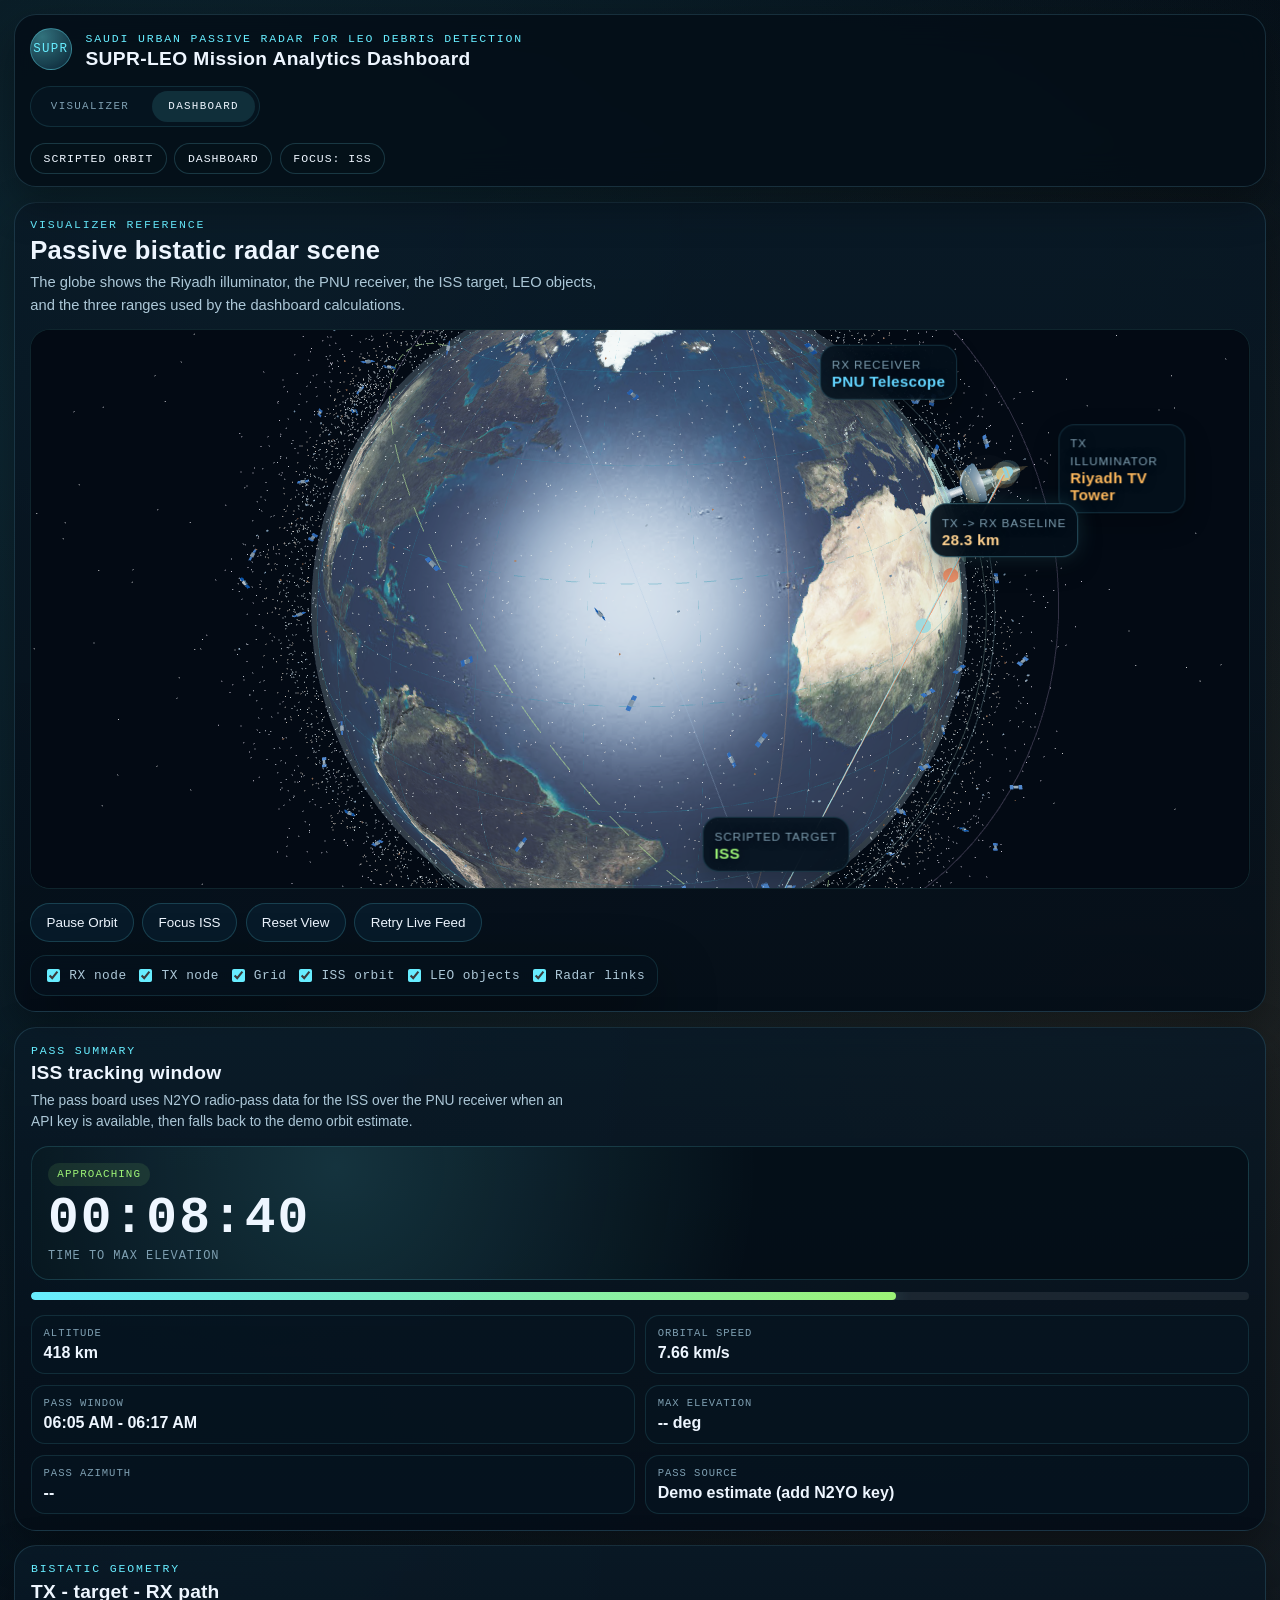
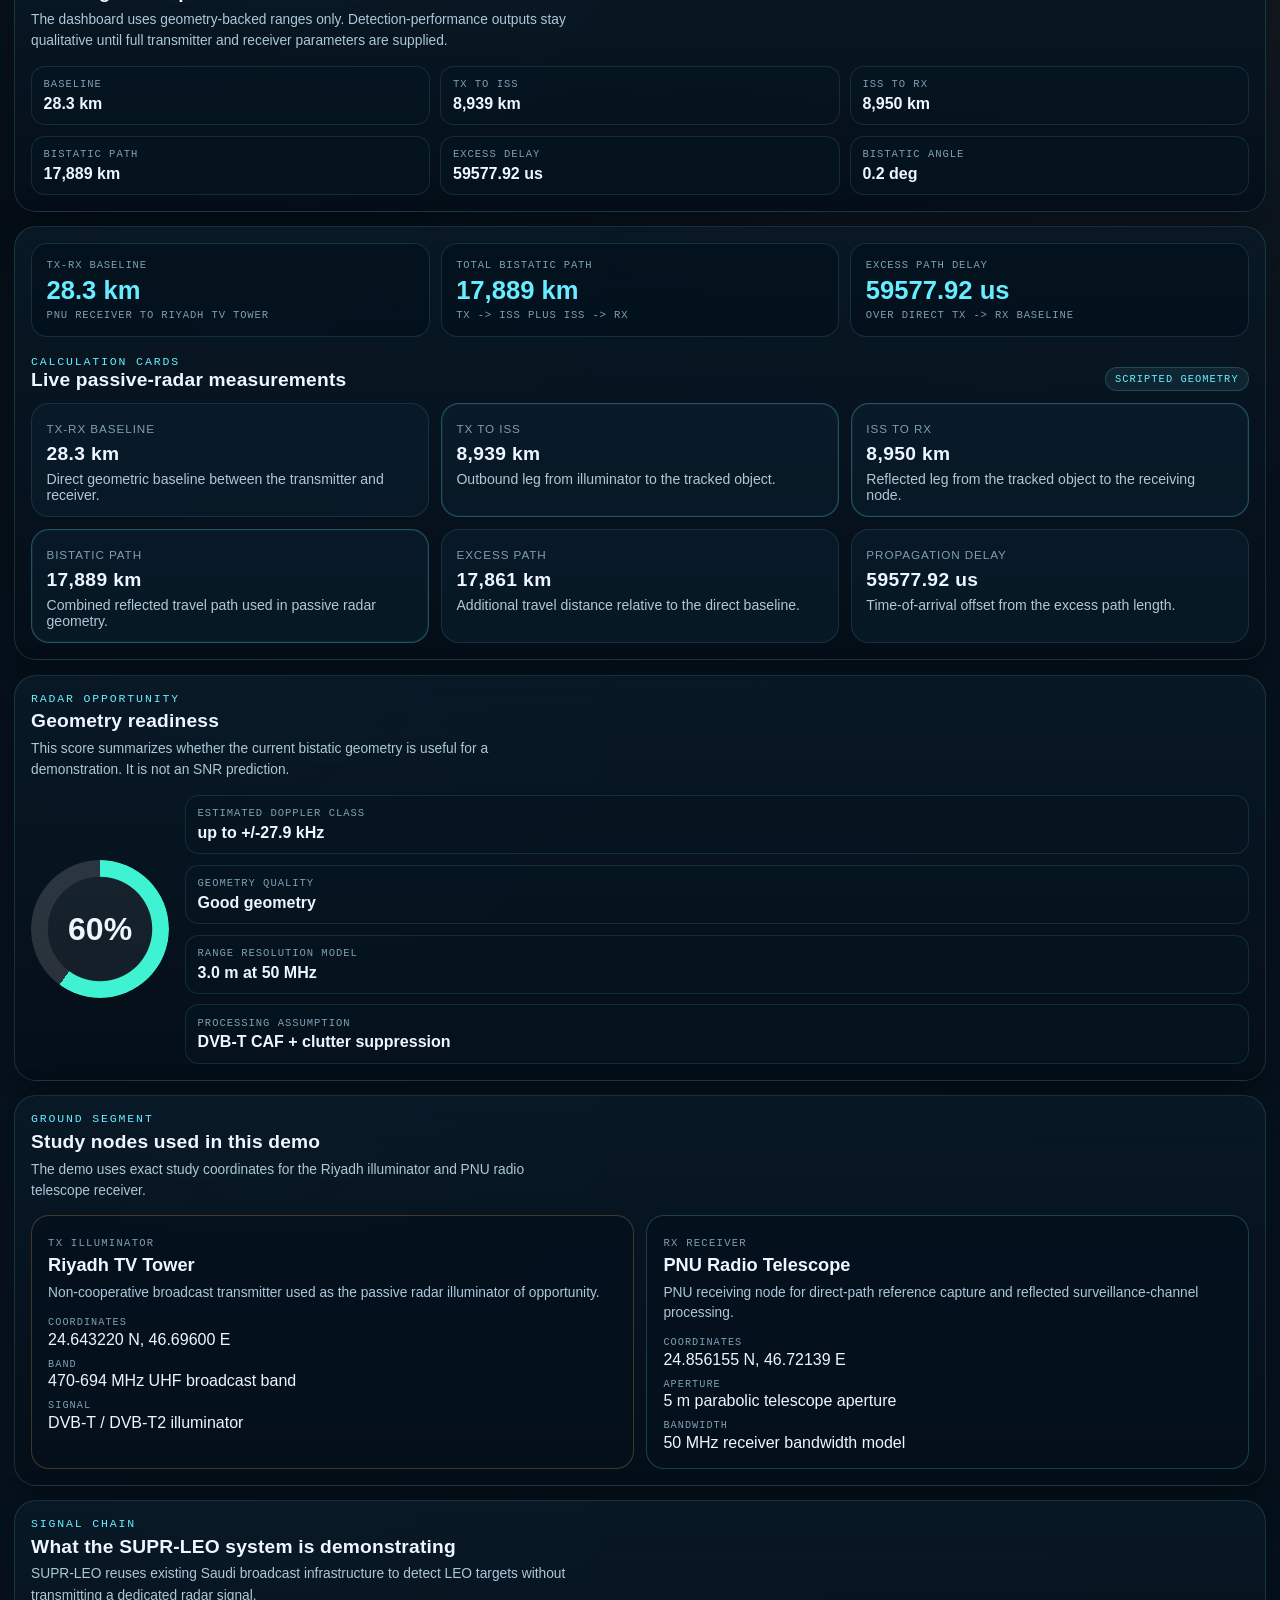
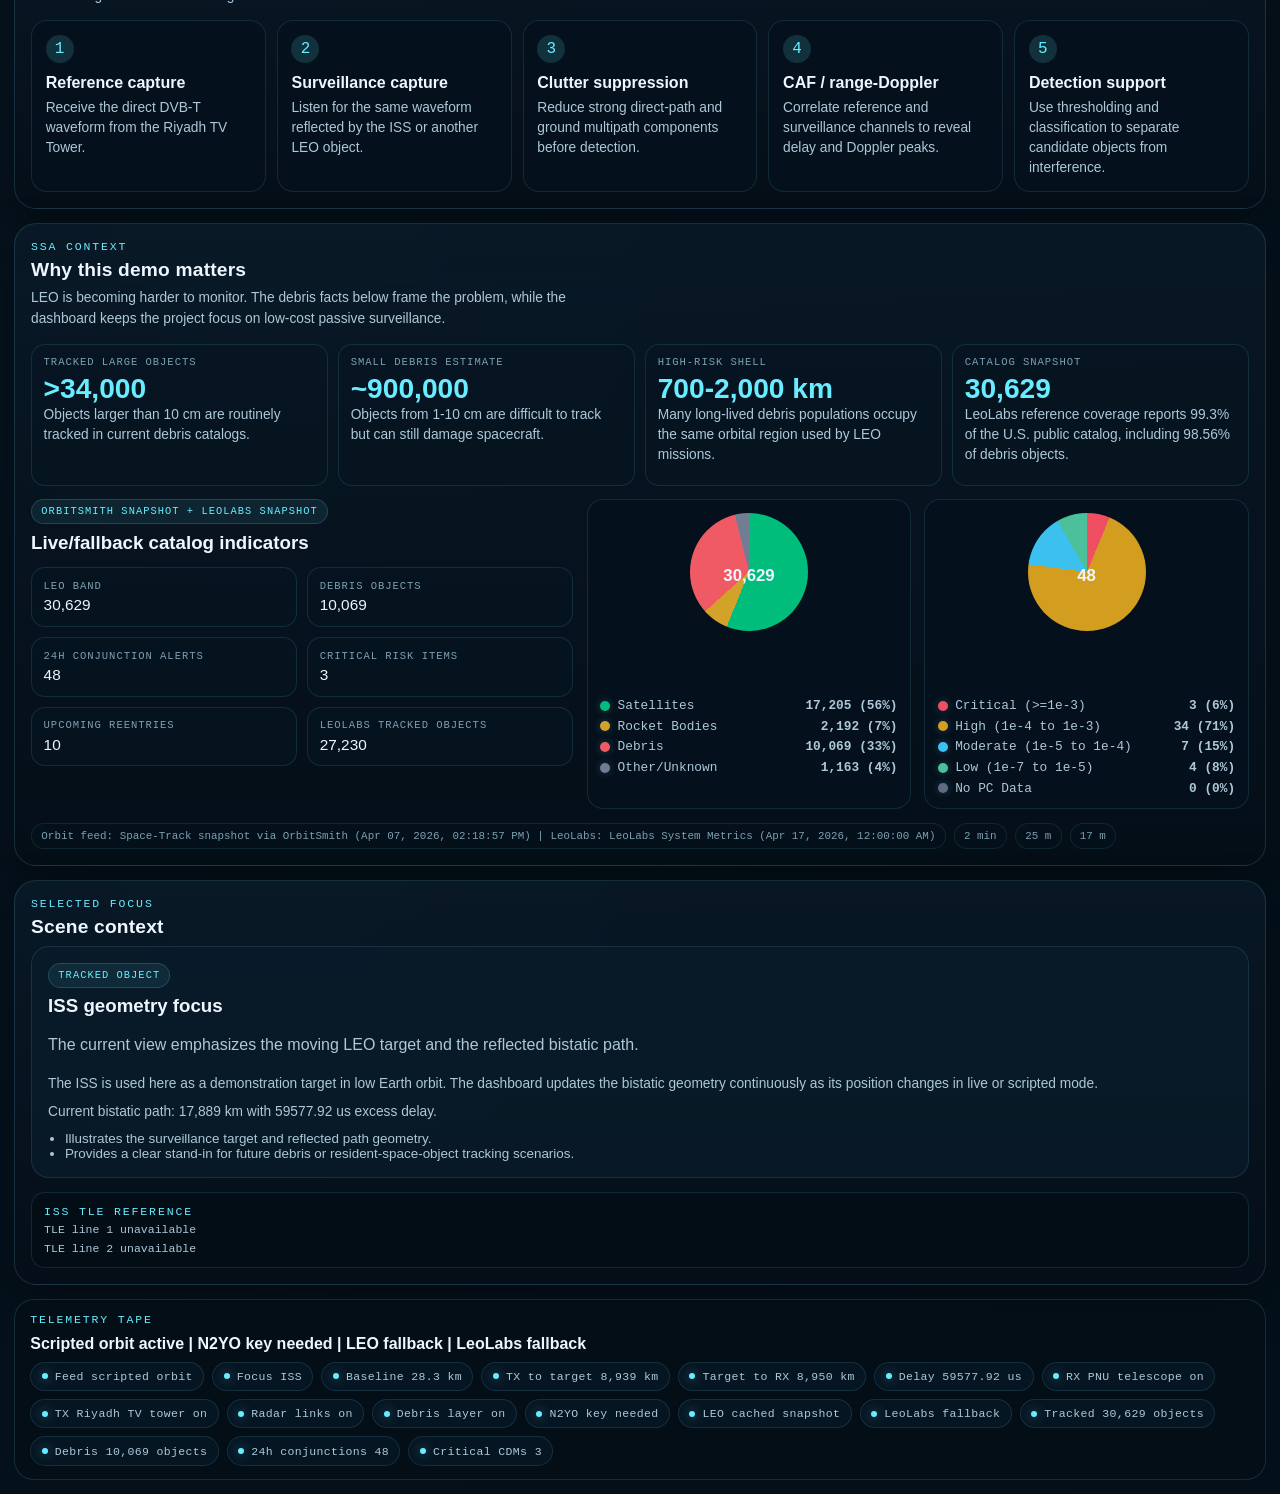
==== commit c52f7e8e: "Rename website branding to SUPR-LEO" ====
--- a/storyline.html
+++ b/storyline.html
@@ -3,7 +3,7 @@
 <head>
   <meta charset="UTF-8" />
   <meta name="viewport" content="width=device-width, initial-scale=1.0" />
-  <title>UPR-LEO Passive Radar Analytics Dashboard</title>
+  <title>SUPR-LEO Passive Radar Analytics Dashboard</title>
   <link rel="stylesheet" href="styles.css" />
 </head>
 <body class="dashboard-page dashboard-page--analytics" data-page-mode="dashboard">
@@ -14,10 +14,10 @@
   <div class="analytics-shell">
     <header class="analytics-header">
       <a class="brand" href="index.html" aria-label="Open scene visualizer">
-        <span class="brand__mark">UPR</span>
+        <span class="brand__mark">SUPR</span>
         <span>
-          <span class="eyebrow">Urban Passive Radar for Space Debris Detection</span>
-          <strong>UPR-LEO Mission Analytics Dashboard</strong>
+          <span class="eyebrow">Saudi Urban Passive Radar for LEO Debris Detection</span>
+          <strong>SUPR-LEO Mission Analytics Dashboard</strong>
         </span>
       </a>
 
@@ -197,7 +197,7 @@
           <article class="node-card node-card--rx">
             <span class="node-card__role">RX receiver</span>
             <h3>PNU Radio Telescope</h3>
-            <p id="rxNodeRole">Passive receiver site for reference and surveillance-channel processing in the UPR concept.</p>
+            <p id="rxNodeRole">Passive receiver site for reference and surveillance-channel processing in the SUPR-LEO concept.</p>
             <dl>
               <div><dt>Coordinates</dt><dd id="rxNodeCoords">24.856155 N, 46.72139 E</dd></div>
               <div><dt>Aperture</dt><dd id="rxNodeAperture">5 m parabolic dish</dd></div>
@@ -210,8 +210,8 @@
       <section class="analytics-card analytics-card--pipeline">
         <div class="card-heading card-heading--compact">
           <span class="eyebrow">Signal Chain</span>
-          <h2>What the UPR system is demonstrating</h2>
-          <p>Urban Passive Radar reuses existing Saudi broadcast infrastructure to detect LEO targets without transmitting a dedicated radar signal.</p>
+          <h2>What the SUPR-LEO system is demonstrating</h2>
+          <p>SUPR-LEO reuses existing Saudi broadcast infrastructure to detect LEO targets without transmitting a dedicated radar signal.</p>
         </div>
 
         <ol class="pipeline-steps">
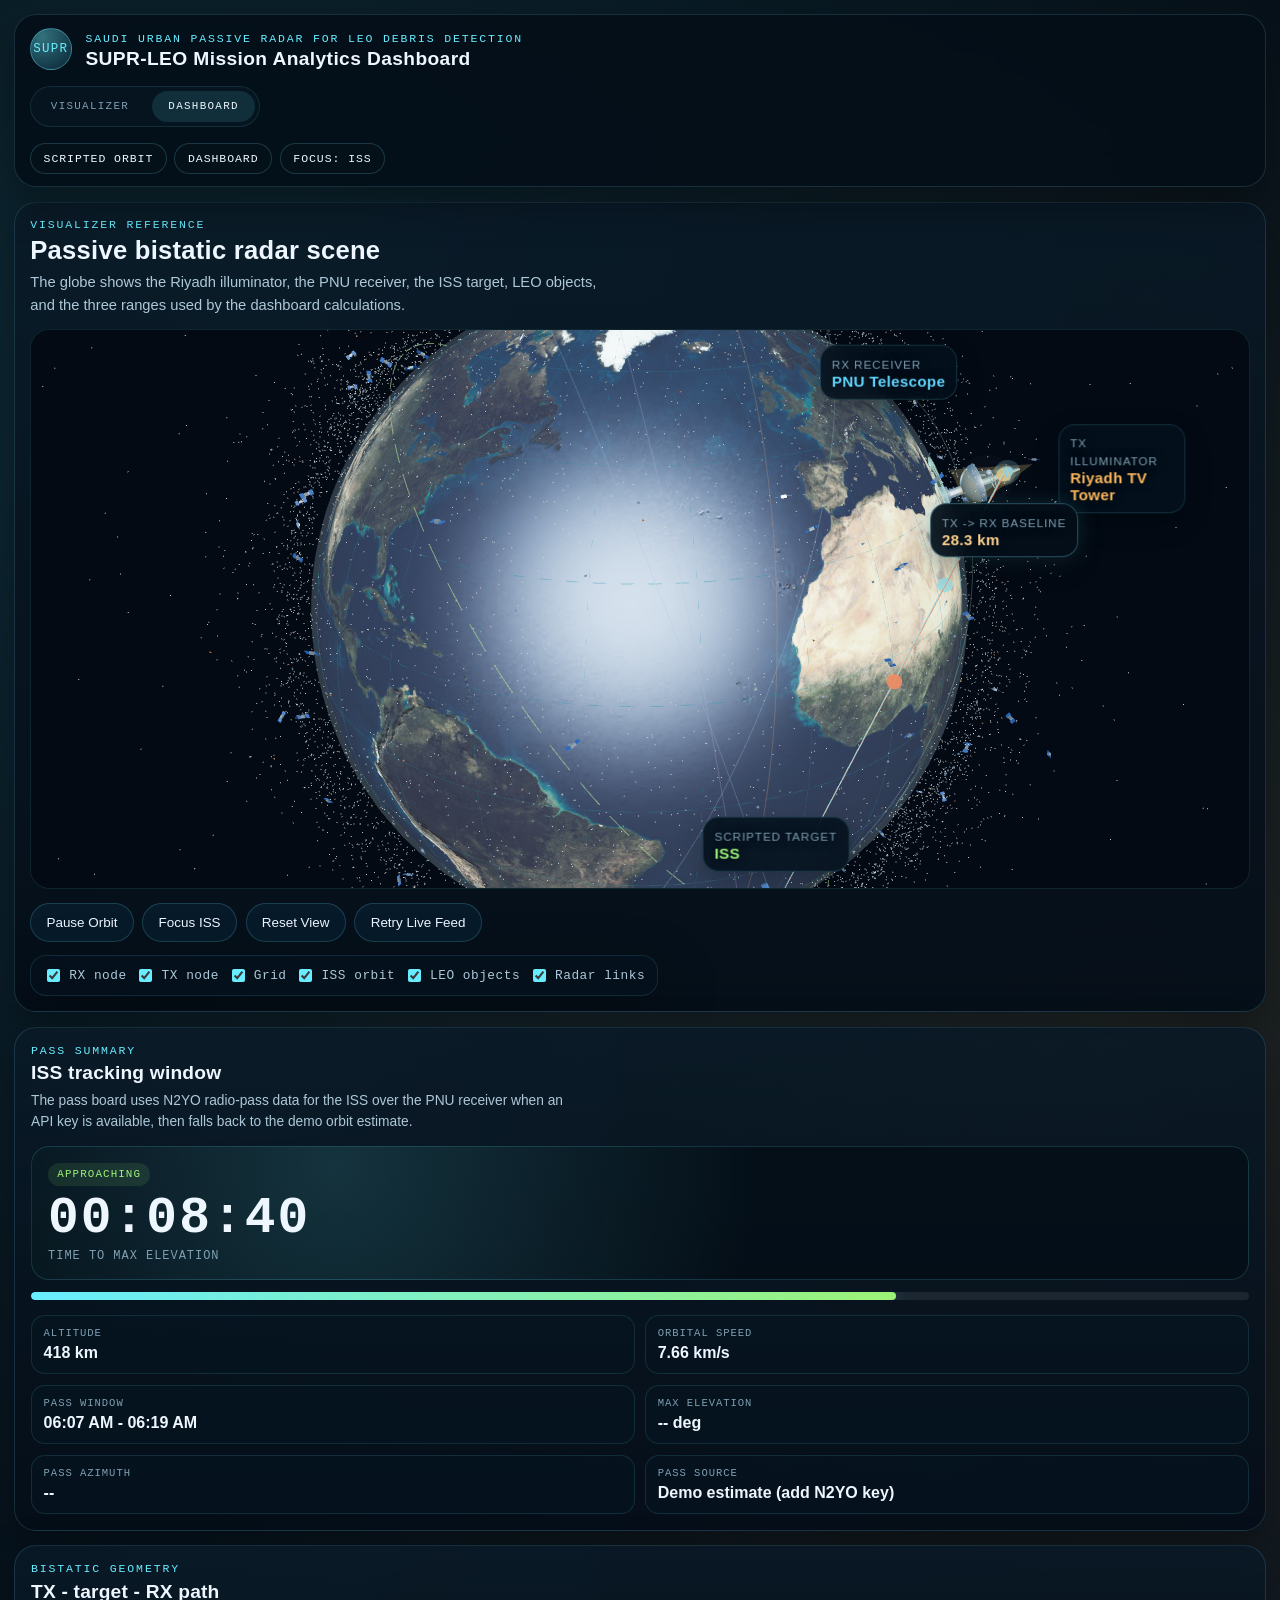
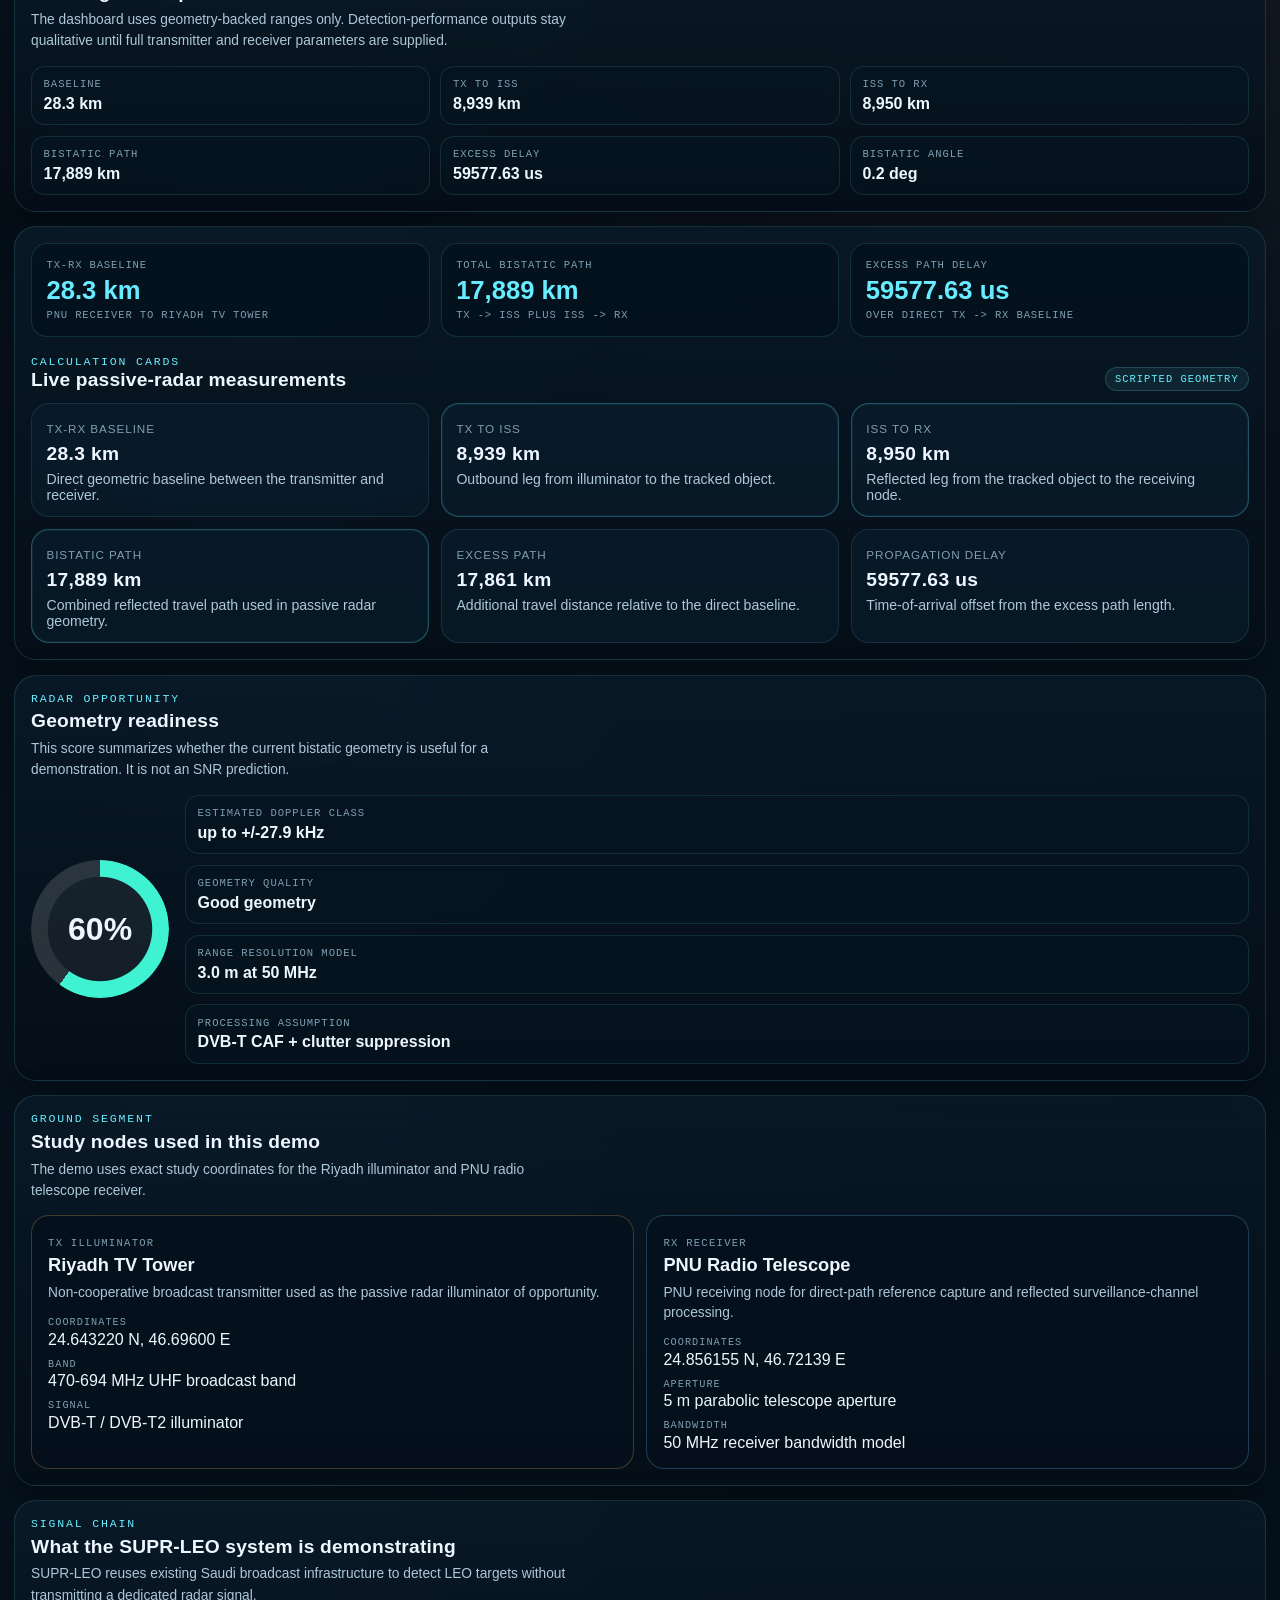
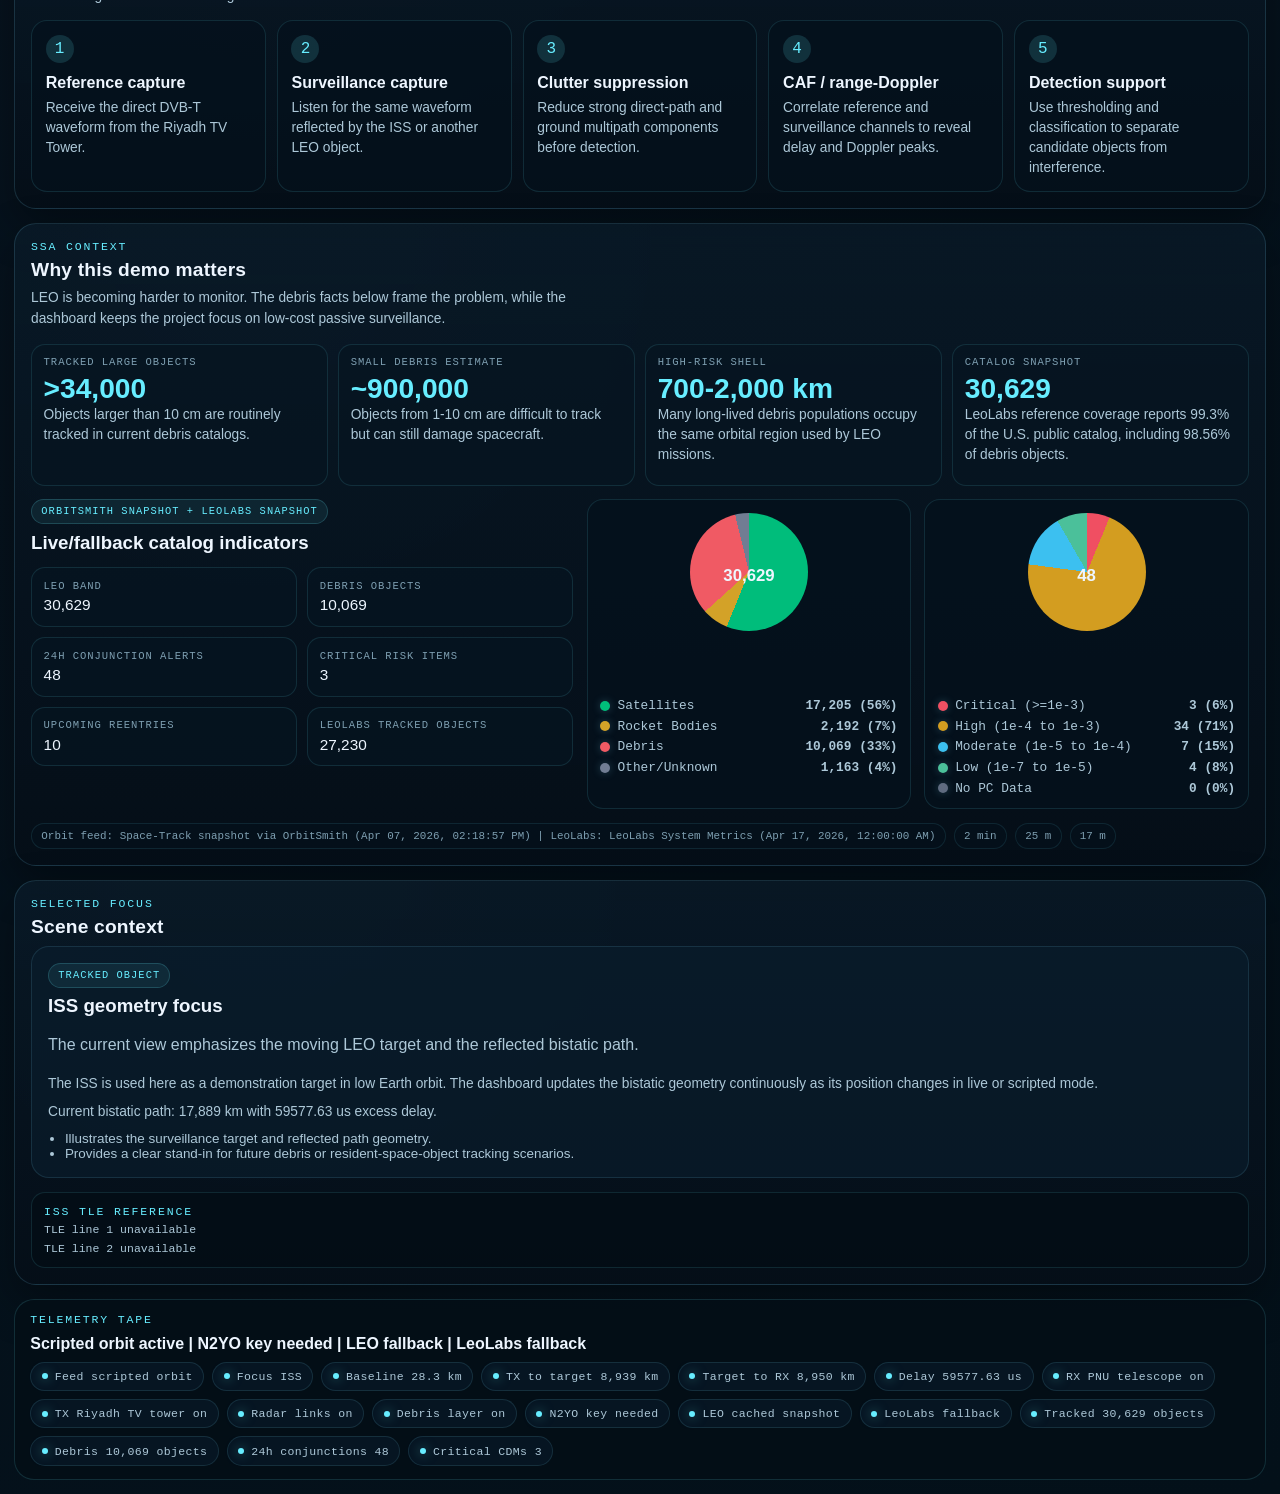
==== commit c06495a1: "Add iPhone responsive layout" ====
--- a/storyline.html
+++ b/storyline.html
@@ -2,7 +2,7 @@
 <html lang="en">
 <head>
   <meta charset="UTF-8" />
-  <meta name="viewport" content="width=device-width, initial-scale=1.0" />
+  <meta name="viewport" content="width=device-width, initial-scale=1.0, viewport-fit=cover" />
   <title>SUPR-LEO Passive Radar Analytics Dashboard</title>
   <link rel="stylesheet" href="styles.css" />
 </head>
--- a/styles.css
+++ b/styles.css
@@ -2174,3 +2174,484 @@
     inset: auto 0.5rem 0.5rem 0.5rem;
   }
 }
+
+@media (max-width: 680px) {
+  html {
+    min-height: 100%;
+    background: #030a14;
+    -webkit-text-size-adjust: 100%;
+  }
+
+  body {
+    font-size: 15px;
+  }
+
+  button,
+  a,
+  label {
+    -webkit-tap-highlight-color: rgba(103, 237, 255, 0.18);
+  }
+
+  .visualizer-only {
+    height: 100vh;
+    height: 100dvh;
+    overflow: hidden;
+    background: #030a14;
+  }
+
+  .visualizer-only::before {
+    content: "";
+    position: fixed;
+    inset: 0;
+    z-index: -1;
+    background: #030a14;
+  }
+
+  .visualizer-only .stage-shell--full {
+    height: 100vh;
+    min-height: 100vh;
+    height: 100dvh;
+    min-height: 100dvh;
+    background: #030a14;
+  }
+
+  .visualizer-only .stage-overlay--minimal {
+    position: absolute;
+    inset: 0;
+    height: 100vh;
+    height: 100dvh;
+    display: grid;
+    grid-template-rows: auto auto 1fr auto auto auto;
+    gap: 0.55rem;
+    padding:
+      max(0.58rem, env(safe-area-inset-top))
+      max(0.58rem, env(safe-area-inset-right))
+      max(0.7rem, env(safe-area-inset-bottom))
+      max(0.58rem, env(safe-area-inset-left));
+    overflow: hidden;
+  }
+
+  .visualizer-only .overlay-label-layer {
+    z-index: 1;
+  }
+
+  .visualizer-only .command-deck--minimal,
+  .visualizer-only .visualizer-status,
+  .visualizer-only .scene-controls--floating,
+  .visualizer-only .layer-toggle-row,
+  .visualizer-only .ticker-bar--minimal {
+    position: relative;
+    z-index: 30;
+  }
+
+  .visualizer-only .screen-tag {
+    z-index: 1;
+  }
+
+  .visualizer-only .command-deck--minimal {
+    display: grid;
+    grid-template-columns: 1fr;
+    align-items: center;
+    gap: 0.55rem;
+    width: 100%;
+    padding: 0.58rem;
+    border-radius: 20px;
+  }
+
+  .command-brand {
+    min-width: 0;
+    gap: 0.55rem;
+  }
+
+  .command-brand__mark,
+  .brand__mark {
+    width: 36px;
+    height: 36px;
+    flex: 0 0 auto;
+    font-size: 0.64rem;
+    letter-spacing: 0.05em;
+  }
+
+  .visualizer-only .command-brand .eyebrow {
+    display: none;
+  }
+
+  .command-brand__title {
+    font-size: 1rem;
+  }
+
+  .visualizer-only .command-nav {
+    width: 100%;
+    display: grid;
+    grid-template-columns: repeat(2, minmax(0, 1fr));
+    flex-wrap: nowrap;
+    justify-content: stretch;
+    gap: 0.35rem;
+  }
+
+  .nav-chip {
+    justify-content: center;
+    min-height: 38px;
+    padding: 0.48rem 0.55rem;
+    font-size: 0.56rem;
+    letter-spacing: 0.08em;
+  }
+
+  .visualizer-status {
+    justify-content: stretch;
+  }
+
+  .status-strip {
+    width: 100%;
+    max-width: none;
+    flex-wrap: nowrap;
+    justify-content: flex-start;
+    gap: 0.4rem;
+    overflow-x: auto;
+    padding-bottom: 0.05rem;
+    scrollbar-width: none;
+  }
+
+  .status-strip::-webkit-scrollbar,
+  .layer-toggle-row::-webkit-scrollbar,
+  .ticker-track::-webkit-scrollbar {
+    display: none;
+  }
+
+  .status-pill,
+  .panel-tag,
+  .legend-chip {
+    flex: 0 0 auto;
+    min-height: 34px;
+    padding: 0.42rem 0.62rem;
+    font-size: 0.6rem;
+    letter-spacing: 0.06em;
+  }
+
+  .visualizer-only .scene-controls--floating {
+    display: grid;
+    grid-template-columns: repeat(2, minmax(0, 1fr));
+    width: 100%;
+    gap: 0.45rem;
+  }
+
+  .visualizer-only .scene-controls button,
+  .scene-control-row button {
+    width: 100%;
+    min-height: 44px;
+    padding: 0.64rem 0.65rem;
+    font-size: 0.82rem;
+  }
+
+  .layer-toggle-row {
+    width: 100%;
+    flex-wrap: nowrap;
+    overflow-x: auto;
+    padding: 0.5rem;
+    border-radius: 16px;
+  }
+
+  .layer-toggle-row label {
+    flex: 0 0 auto;
+    min-height: 34px;
+    padding: 0 0.05rem;
+    font-size: 0.68rem;
+    white-space: nowrap;
+  }
+
+  .ticker-bar--minimal,
+  .telemetry-ribbon--analytics {
+    grid-template-columns: 1fr;
+    gap: 0.45rem;
+    padding: 0.62rem 0.7rem;
+    border-radius: 16px;
+  }
+
+  .ticker-status {
+    min-width: 0;
+  }
+
+  .ticker-status strong,
+  .telemetry-ribbon--analytics strong {
+    font-size: 0.82rem;
+    line-height: 1.25;
+  }
+
+  .ticker-track {
+    flex-wrap: nowrap;
+    overflow-x: auto;
+    gap: 0.4rem;
+    padding-bottom: 0.05rem;
+  }
+
+  .ticker-pill {
+    flex: 0 0 auto;
+    max-width: 88vw;
+    padding: 0.38rem 0.52rem;
+    font-size: 0.62rem;
+    white-space: nowrap;
+  }
+
+  .screen-tag {
+    min-width: 100px;
+    max-width: 44vw;
+    padding: 0.44rem 0.5rem;
+    border-radius: 12px;
+  }
+
+  .screen-tag--line {
+    min-width: 112px;
+  }
+
+  .screen-tag strong,
+  .metric-card strong {
+    font-size: 0.8rem;
+  }
+
+  .screen-tag span,
+  .metric-card span {
+    font-size: 0.58rem;
+    letter-spacing: 0.06em;
+  }
+
+  .analytics-shell {
+    padding:
+      max(0.52rem, env(safe-area-inset-top))
+      max(0.52rem, env(safe-area-inset-right))
+      max(0.8rem, env(safe-area-inset-bottom))
+      max(0.52rem, env(safe-area-inset-left));
+    gap: 0.65rem;
+  }
+
+  .analytics-header {
+    top: 0.45rem;
+    grid-template-columns: 1fr;
+    gap: 0.62rem;
+    padding: 0.68rem;
+    border-radius: 18px;
+  }
+
+  .brand {
+    min-width: 0;
+    gap: 0.6rem;
+  }
+
+  .brand .eyebrow {
+    display: block;
+    max-width: 250px;
+    font-size: 0.55rem;
+    letter-spacing: 0.1em;
+    line-height: 1.35;
+  }
+
+  .brand strong {
+    max-width: 260px;
+    font-size: 1rem;
+    line-height: 1.1;
+  }
+
+  .top-nav {
+    width: 100%;
+    display: grid;
+    grid-template-columns: repeat(2, minmax(0, 1fr));
+    justify-self: stretch;
+    gap: 0.3rem;
+  }
+
+  .top-nav a {
+    display: grid;
+    place-items: center;
+    min-height: 42px;
+    padding: 0.55rem 0.45rem;
+    font-size: 0.6rem;
+  }
+
+  .header-status {
+    justify-content: flex-start;
+    flex-wrap: nowrap;
+    overflow-x: auto;
+    padding-bottom: 0.05rem;
+    scrollbar-width: none;
+  }
+
+  .header-status::-webkit-scrollbar {
+    display: none;
+  }
+
+  .analytics-grid {
+    gap: 0.65rem;
+  }
+
+  .analytics-card {
+    border-radius: 18px;
+  }
+
+  .analytics-card--map,
+  .analytics-card--pass,
+  .analytics-card--geometry,
+  .analytics-card--opportunity,
+  .analytics-card--support,
+  .analytics-card--kpis,
+  .analytics-card--nodes,
+  .analytics-card--pipeline,
+  .analytics-card--context {
+    padding: 0.72rem;
+  }
+
+  .analytics-card--map {
+    grid-template-rows: auto minmax(315px, 53vh) auto auto;
+    gap: 0.62rem;
+  }
+
+  .dashboard-scene-wrap {
+    min-height: 315px;
+    border-radius: 16px;
+  }
+
+  .card-heading {
+    gap: 0.25rem;
+  }
+
+  .card-heading h1 {
+    font-size: 1.28rem;
+  }
+
+  .card-heading h2,
+  .metric-header h2 {
+    font-size: 1.08rem;
+  }
+
+  .card-heading p {
+    font-size: 0.82rem;
+    line-height: 1.45;
+  }
+
+  .analytics-card--map .card-heading p {
+    display: none;
+  }
+
+  .scene-control-row--dashboard {
+    display: grid;
+    grid-template-columns: repeat(2, minmax(0, 1fr));
+    gap: 0.45rem;
+  }
+
+  .analytics-card--map .layer-toggle-row {
+    overflow-x: auto;
+    flex-wrap: nowrap;
+  }
+
+  .mission-clock {
+    padding: 0.78rem;
+    border-radius: 16px;
+  }
+
+  .mission-clock strong {
+    font-size: 2.25rem;
+  }
+
+  .pass-stat-grid,
+  .geometry-metrics,
+  .analytics-kpi-strip,
+  .context-grid,
+  .mini-stat-list {
+    grid-template-columns: repeat(2, minmax(0, 1fr));
+    gap: 0.52rem;
+  }
+
+  .metrics-grid--dashboard,
+  .node-card-grid,
+  .pipeline-steps,
+  .debris-dashboard-mini,
+  .mini-chart-grid,
+  .opportunity-readout {
+    grid-template-columns: 1fr;
+  }
+
+  .pass-stat-grid div,
+  .geometry-metrics div,
+  .opportunity-notes div,
+  .context-grid article,
+  .mini-stat-list div,
+  .analytics-kpi-strip article {
+    padding: 0.62rem;
+    border-radius: 13px;
+  }
+
+  .pass-stat-grid span,
+  .geometry-metrics span,
+  .opportunity-notes span,
+  .context-grid span,
+  .mini-stat-list dt,
+  .analytics-kpi-strip span,
+  .analytics-kpi-strip small {
+    font-size: 0.58rem;
+    letter-spacing: 0.07em;
+  }
+
+  .pass-stat-grid strong,
+  .geometry-metrics strong,
+  .opportunity-notes strong,
+  .mini-stat-list dd {
+    font-size: 0.9rem;
+  }
+
+  .analytics-kpi-strip strong,
+  .context-grid strong {
+    font-size: 1.18rem;
+  }
+
+  .metric-header {
+    align-items: start;
+    flex-direction: column;
+    gap: 0.45rem;
+  }
+
+  .opportunity-ring {
+    width: 122px;
+    height: 122px;
+  }
+
+  .node-card,
+  .pipeline-steps li {
+    padding: 0.76rem;
+    border-radius: 15px;
+  }
+
+  .pipeline-steps li {
+    min-height: auto;
+  }
+
+  .mini-chart-card svg {
+    width: 112px;
+    height: 112px;
+  }
+
+  .source-row {
+    gap: 0.38rem;
+  }
+
+  .source-row span {
+    border-radius: 12px;
+    font-size: 0.6rem;
+  }
+
+  .tle-box code {
+    font-size: 0.64rem;
+  }
+}
+
+@media (max-width: 390px) {
+  .brand .eyebrow,
+  .brand strong {
+    max-width: 220px;
+  }
+
+  .pass-stat-grid,
+  .geometry-metrics,
+  .analytics-kpi-strip,
+  .context-grid,
+  .mini-stat-list {
+    grid-template-columns: 1fr;
+  }
+}
